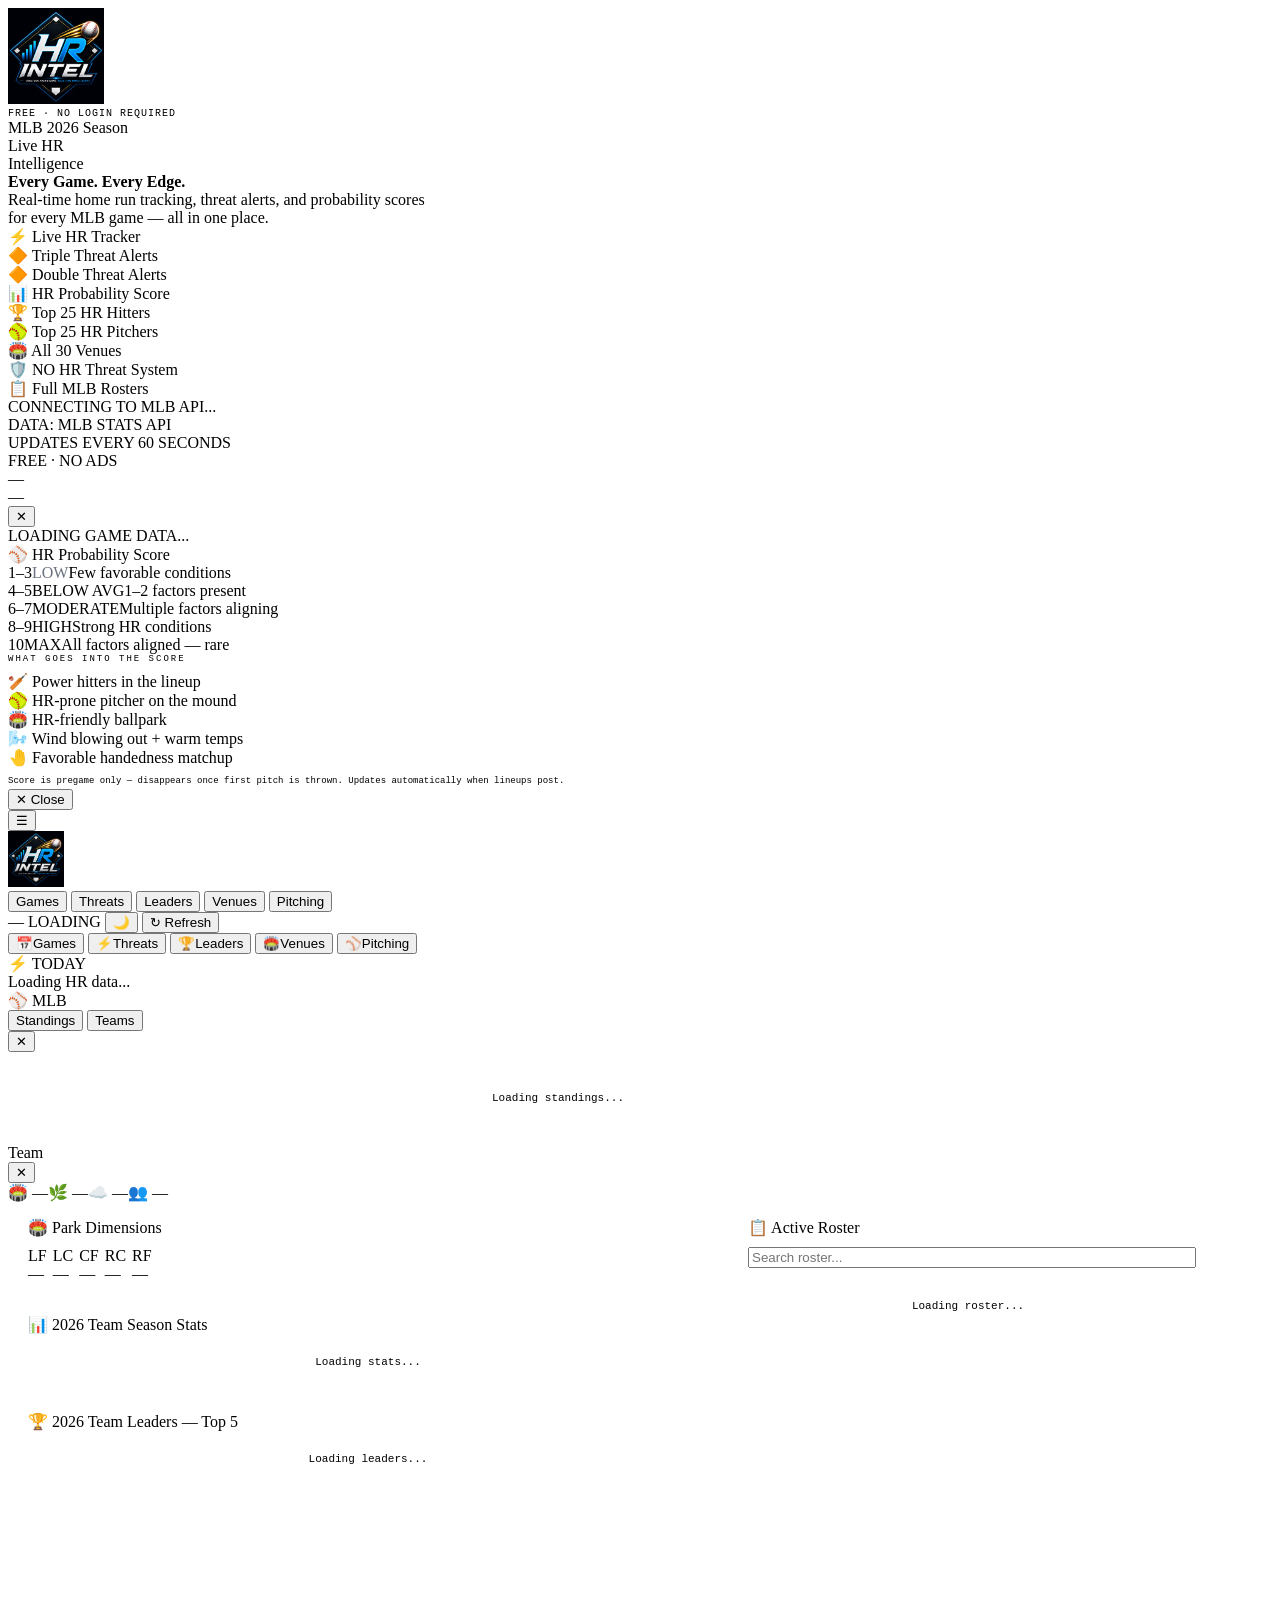
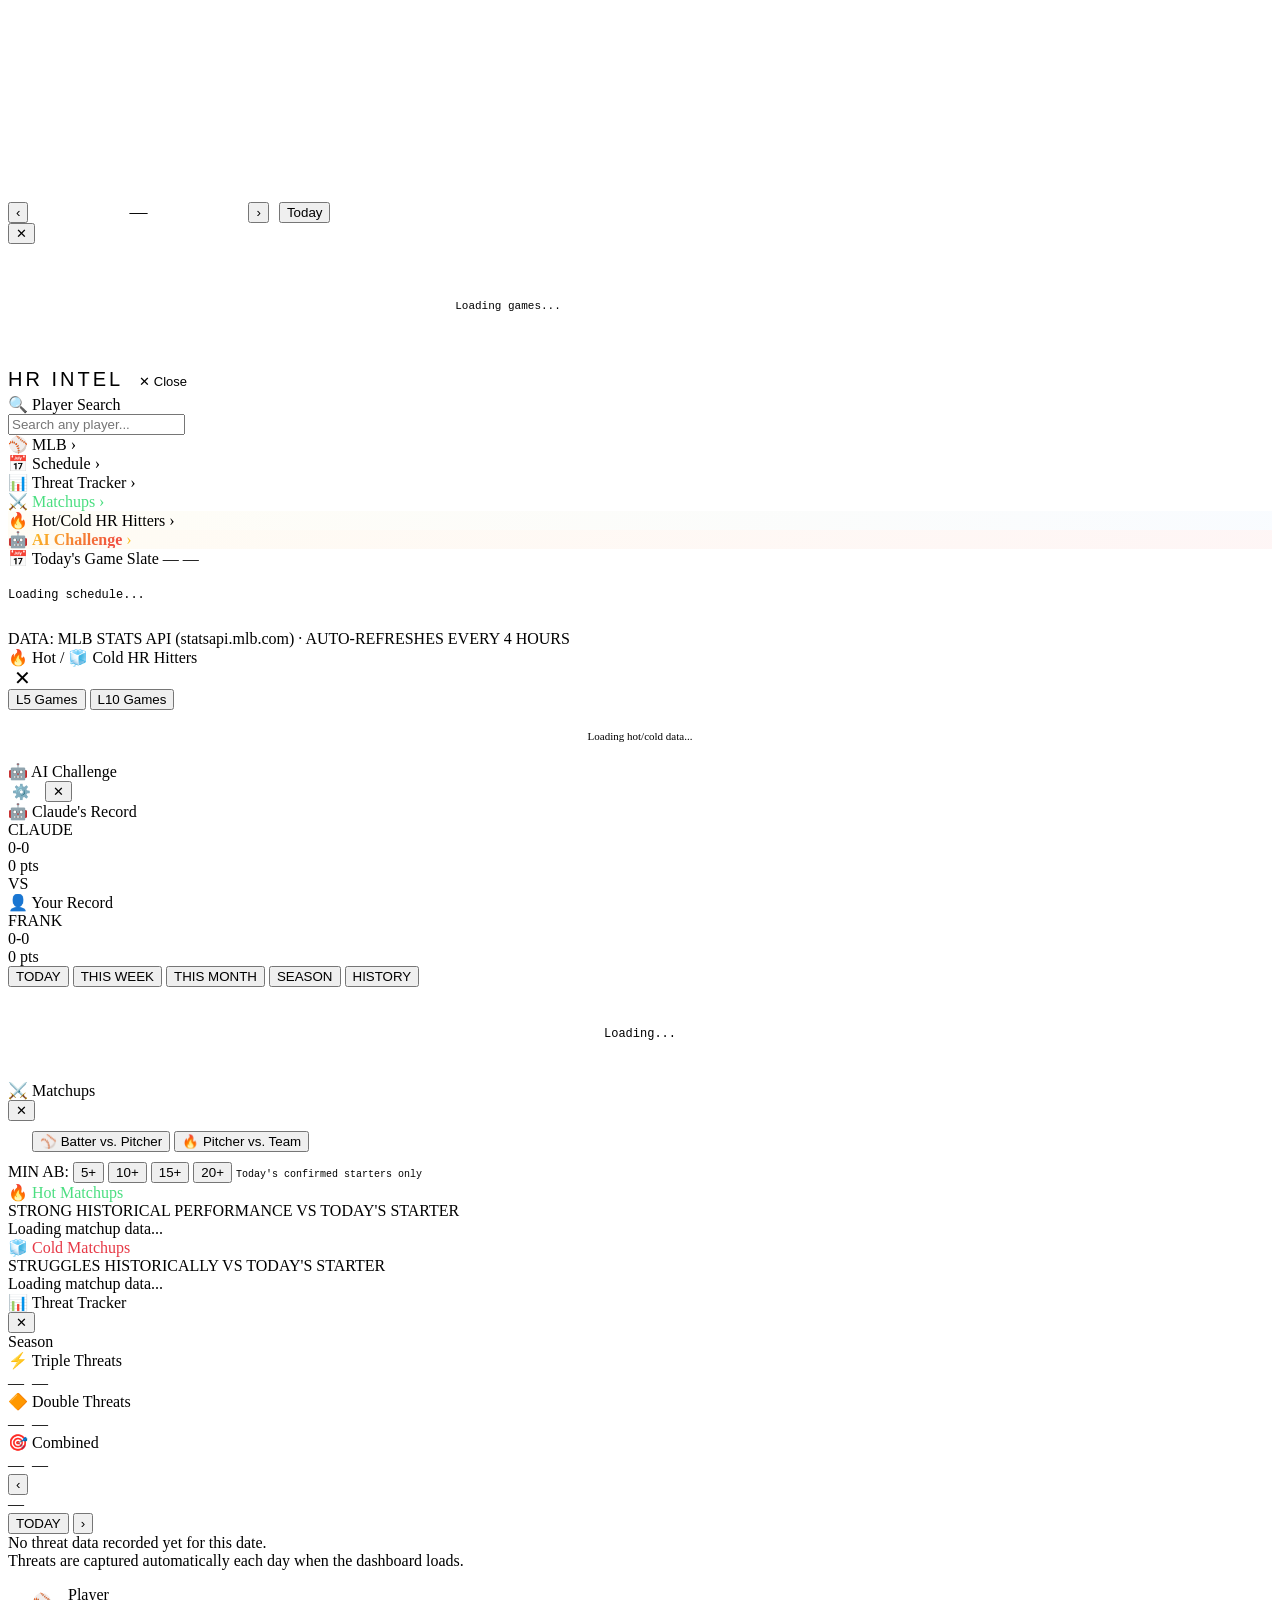
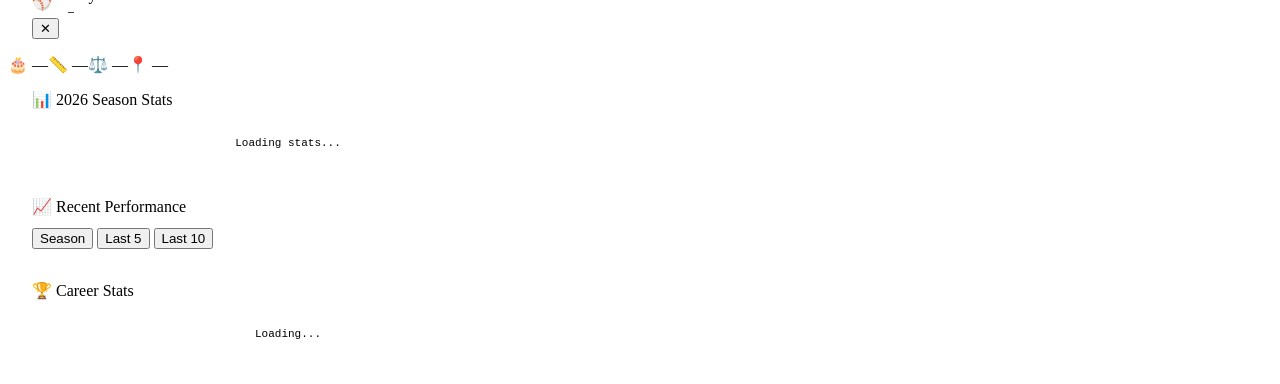
==== index.html @ 744370fe "fix pitcher table VS L VS R headers" ====
<!DOCTYPE html>
<html lang="en">
<head>
<meta charset="UTF-8">
<meta name="viewport" content="width=device-width, initial-scale=1.0">
<title>HR Intel — MLB 2026 Live</title>
<link href="https://fonts.googleapis.com/css2?family=Inter+Tight:wght@400;500;600;700;800&family=Inter:wght@300;400;500;600;700;800&family=JetBrains+Mono:wght@400;500;600;700&display=swap" rel="stylesheet">
<link rel="stylesheet" href="css/styles.css">
</head>
<body>

<div class="landing-screen" id="loadingScreen">

  <!-- Landing Header -->
  <div class="landing-header">
    <img src="[data-uri]" alt="HR Intel" style="height:96px;width:96px;object-fit:contain;mix-blend-mode:lighten;filter:brightness(1.05);">
    <div style="font-family:'IBM Plex Mono',monospace;font-size:10px;color:var(--text-dim);letter-spacing:1px;">FREE · NO LOGIN REQUIRED</div>
  </div>

  <!-- Landing Body -->
  <div class="landing-body">

    <div class="landing-eyebrow">MLB 2026 Season</div>

    <div class="landing-headline">
      Live <span class="hl-blue">HR</span><br>
      Intelligence
    </div>

    <div class="landing-tagline">
      <strong>Every Game. Every Edge.</strong><br>
      Real-time home run tracking, threat alerts, and probability scores<br>
      for every MLB game — all in one place.
    </div>

    <div class="landing-features">
      <div class="landing-feature-pill blue">⚡ Live HR Tracker</div>
      <div class="landing-feature-pill gold">🔶 Triple Threat Alerts</div>
      <div class="landing-feature-pill orange">🔶 Double Threat Alerts</div>
      <div class="landing-feature-pill green">📊 HR Probability Score</div>
      <div class="landing-feature-pill blue">🏆 Top 25 HR Hitters</div>
      <div class="landing-feature-pill red">🥎 Top 25 HR Pitchers</div>
      <div class="landing-feature-pill gold">🏟️ All 30 Venues</div>
      <div class="landing-feature-pill purple">🛡️ NO HR Threat System</div>
      <div class="landing-feature-pill green">📋 Full MLB Rosters</div>
    </div>

    <div class="landing-loading">
      <div class="landing-loading-bar">
        <div class="landing-loading-fill" id="loadingBar"></div>
      </div>
      <div class="landing-loading-status" id="loadingStatus">CONNECTING TO MLB API...</div>
    </div>

  </div>

  <!-- Landing Footer -->
  <div class="landing-footer">
    <span>DATA: MLB STATS API</span>
    <div class="landing-footer-dot"></div>
    <span>UPDATES EVERY 60 SECONDS</span>
    <div class="landing-footer-dot"></div>
    <span>FREE · NO ADS</span>
  </div>

</div>

<!-- GAME DETAIL MODAL -->
<div class="modal-overlay" id="modalOverlay" onclick="closeModal(event)">
  <div class="modal" id="modalBox">
    <div class="modal-header">
      <div>
        <div class="modal-title" id="modalTitle">—</div>
        <div class="modal-subtitle" id="modalSubtitle">—</div>
      </div>
      <button class="modal-close" onclick="closeModalDirect()">✕</button>
    </div>
    <div class="modal-body" id="modalBody">
      <div class="modal-loading">LOADING GAME DATA...</div>
    </div>
  </div>
</div>

<div class="wrapper">

  <!-- HR PROBABILITY SCORE LEGEND -->
  <div class="hrps-legend" id="hrpsLegend">
    <div class="hrps-legend-title">⚾ HR Probability Score</div>
    <div class="hrps-legend-row"><span class="hrps-legend-score hrps-1">1–3</span><span class="hrps-legend-tier" style="color:#6b7280;">LOW</span><span class="hrps-legend-desc">Few favorable conditions</span></div>
    <div class="hrps-legend-row"><span class="hrps-legend-score hrps-4">4–5</span><span class="hrps-legend-tier" style="color:var(--accent-blue);">BELOW AVG</span><span class="hrps-legend-desc">1–2 factors present</span></div>
    <div class="hrps-legend-row"><span class="hrps-legend-score hrps-6">6–7</span><span class="hrps-legend-tier" style="color:var(--accent-gold);">MODERATE</span><span class="hrps-legend-desc">Multiple factors aligning</span></div>
    <div class="hrps-legend-row"><span class="hrps-legend-score hrps-8">8–9</span><span class="hrps-legend-tier" style="color:var(--accent-orange);">HIGH</span><span class="hrps-legend-desc">Strong HR conditions</span></div>
    <div class="hrps-legend-row"><span class="hrps-legend-score hrps-10">10</span><span class="hrps-legend-tier" style="color:var(--accent-red);">MAX</span><span class="hrps-legend-desc">All factors aligned — rare</span></div>
    <div class="hrps-legend-factors">
      <div style="font-family:'IBM Plex Mono',monospace;font-size:9px;letter-spacing:2px;color:var(--text-dim);margin-bottom:8px;">WHAT GOES INTO THE SCORE</div>
      <div class="hrps-legend-factor">🏏 <span>Power hitters in the lineup</span></div>
      <div class="hrps-legend-factor">🥎 <span>HR-prone pitcher on the mound</span></div>
      <div class="hrps-legend-factor">🏟️ <span>HR-friendly ballpark</span></div>
      <div class="hrps-legend-factor">🌬️ <span>Wind blowing out + warm temps</span></div>
      <div class="hrps-legend-factor">🤚 <span>Favorable handedness matchup</span></div>
      <div style="font-family:'IBM Plex Mono',monospace;font-size:9px;color:var(--text-dim);margin-top:8px;line-height:1.5;">Score is pregame only — disappears once first pitch is thrown. Updates automatically when lineups post.</div>
    </div>
    <button class="hrps-legend-close" onclick="closeLegend()">✕ Close</button>
  </div>

  <!-- HEADER -->
  <header>
    <div class="header-left">
      <button class="sidebar-toggle" onclick="toggleSidebar()" title="Menu">☰</button>
      <div class="logo"><img src="[data-uri]" alt="HR Intel" style="height:56px;width:56px;object-fit:contain;mix-blend-mode:screen;"></div>
    </div>
    <nav class="top-nav" id="topNav">
      <button class="top-nav-btn active" onclick="switchTopNav('games',this)">Games</button>
      <button class="top-nav-btn" onclick="switchTopNav('threats',this)">Threats</button>
      <button class="top-nav-btn" onclick="switchTopNav('leaders',this)">Leaders</button>
      <button class="top-nav-btn" onclick="switchTopNav('venues',this)">Venues</button>
      <button class="top-nav-btn" onclick="switchTopNav('pitching',this)">Pitching</button>
    </nav>
    <div class="header-right">
      <span class="last-updated" id="lastUpdated">—</span>
      <span class="live-dot loading" id="liveStatus">LOADING</span>
      <button class="theme-toggle" id="themeToggle" onclick="toggleTheme()" title="Toggle light/dark mode">🌙</button>
      <button class="refresh-btn" id="refreshBtn" onclick="initDashboard()">↻ Refresh</button>
    </div>
  </header>

  <!-- MOBILE BOTTOM NAV -->
  <nav class="mobile-bottom-nav" id="mobileBottomNav">
    <div class="mobile-bottom-nav-inner">
      <button class="mobile-nav-btn active" id="mnav-games" onclick="switchTopNav('games',null)">
        <span class="mnav-icon">📅</span>Games
      </button>
      <button class="mobile-nav-btn" id="mnav-threats" onclick="switchTopNav('threats',null)">
        <span class="mnav-icon">⚡</span>Threats
      </button>
      <button class="mobile-nav-btn" id="mnav-leaders" onclick="switchTopNav('leaders',null)">
        <span class="mnav-icon">🏆</span>Leaders
      </button>
      <button class="mobile-nav-btn" id="mnav-venues" onclick="switchTopNav('venues',null)">
        <span class="mnav-icon">🏟️</span>Venues
      </button>
      <button class="mobile-nav-btn" id="mnav-pitching" onclick="switchTopNav('pitching',null)">
        <span class="mnav-icon">⚾</span>Pitching
      </button>
    </div>
  </nav>
  <div class="hr-ticker-wrap" id="hrTickerWrap">
    <div class="hr-ticker-label" id="hrTickerLabel">⚡ TODAY</div>
    <div style="overflow:hidden;flex:1;">
      <div class="hr-ticker-track" id="hrTickerTrack">
        <span class="hr-ticker-item"><span class="ticker-name">Loading HR data...</span></span>
      </div>
    </div>
  </div>

  <!-- SIDEBAR OVERLAY (mobile) -->
  <div class="sidebar-overlay" id="sidebarOverlay" onclick="toggleSidebar()"></div>

  <!-- MLB MODAL -->
  <div class="mlb-modal-overlay" id="mlbModalOverlay" onclick="closeMLBModal(event)">
    <div class="mlb-modal" id="mlbModal" style="max-width:1100px;">
      <div class="mlb-modal-header">
        <div class="mlb-modal-title">⚾ MLB</div>
        <div style="display:flex;gap:4px;">
          <button class="mlb-tab-btn active" id="mlbTabStandings" onclick="switchMLBTab('standings')">Standings</button>
          <button class="mlb-tab-btn" id="mlbTabTeams" onclick="switchMLBTab('teams')">Teams</button>
        </div>
        <button class="mlb-modal-close" onclick="closeMLBModal()">✕</button>
      </div>

      <!-- STANDINGS TAB -->
      <div id="mlbPanelStandings" class="mlb-tab-panel">
        <div class="mlb-modal-body" id="standingsBody">
          <div style="padding:40px;text-align:center;font-family:'IBM Plex Mono',monospace;font-size:11px;color:var(--text-dim);">Loading standings...</div>
        </div>
      </div>

      <!-- TEAMS TAB -->
      <div id="mlbPanelTeams" class="mlb-tab-panel" style="display:none;">
      <div class="mlb-modal-body">

        <!-- AMERICAN LEAGUE -->
        <div class="mlb-league-col">
          <div class="mlb-league-title" style="color:var(--accent-blue);">American League</div>
          <div class="mlb-division">
            <div class="mlb-division-title">AL East</div>
            <div class="mlb-team-row" onclick="openTeamModal('BAL','Baltimore Orioles')"><span class="mlb-team-abbr" style="color:#ff7733;border-color:rgba(255,119,51,0.3);">BAL</span><span class="mlb-team-name">Baltimore Orioles</span><span class="mlb-team-arrow">›</span></div>
            <div class="mlb-team-row" onclick="openTeamModal('BOS','Boston Red Sox')"><span class="mlb-team-abbr" style="color:#e05060;border-color:rgba(224,80,96,0.3);">BOS</span><span class="mlb-team-name">Boston Red Sox</span><span class="mlb-team-arrow">›</span></div>
            <div class="mlb-team-row" onclick="openTeamModal('NYY','New York Yankees')"><span class="mlb-team-abbr" style="color:#7799cc;border-color:rgba(119,153,204,0.3);">NYY</span><span class="mlb-team-name">New York Yankees</span><span class="mlb-team-arrow">›</span></div>
            <div class="mlb-team-row" onclick="openTeamModal('TB','Tampa Bay Rays')"><span class="mlb-team-abbr" style="color:#6699dd;border-color:rgba(102,153,221,0.3);">TB</span><span class="mlb-team-name">Tampa Bay Rays</span><span class="mlb-team-arrow">›</span></div>
            <div class="mlb-team-row" onclick="openTeamModal('TOR','Toronto Blue Jays')"><span class="mlb-team-abbr" style="color:#5588ee;border-color:rgba(85,136,238,0.3);">TOR</span><span class="mlb-team-name">Toronto Blue Jays</span><span class="mlb-team-arrow">›</span></div>
          </div>
          <div class="mlb-division">
            <div class="mlb-division-title">AL Central</div>
            <div class="mlb-team-row" onclick="openTeamModal('CWS','Chicago White Sox')"><span class="mlb-team-abbr" style="color:#aabbcc;border-color:rgba(170,187,204,0.3);">CWS</span><span class="mlb-team-name">Chicago White Sox</span><span class="mlb-team-arrow">›</span></div>
            <div class="mlb-team-row" onclick="openTeamModal('CLE','Cleveland Guardians')"><span class="mlb-team-abbr" style="color:#4499cc;border-color:rgba(68,153,204,0.3);">CLE</span><span class="mlb-team-name">Cleveland Guardians</span><span class="mlb-team-arrow">›</span></div>
            <div class="mlb-team-row" onclick="openTeamModal('DET','Detroit Tigers')"><span class="mlb-team-abbr" style="color:#5588bb;border-color:rgba(85,136,187,0.3);">DET</span><span class="mlb-team-name">Detroit Tigers</span><span class="mlb-team-arrow">›</span></div>
            <div class="mlb-team-row" onclick="openTeamModal('KC','Kansas City Royals')"><span class="mlb-team-abbr" style="color:#6699cc;border-color:rgba(102,153,204,0.3);">KC</span><span class="mlb-team-name">Kansas City Royals</span><span class="mlb-team-arrow">›</span></div>
            <div class="mlb-team-row" onclick="openTeamModal('MIN','Minnesota Twins')"><span class="mlb-team-abbr" style="color:#4477cc;border-color:rgba(68,119,204,0.3);">MIN</span><span class="mlb-team-name">Minnesota Twins</span><span class="mlb-team-arrow">›</span></div>
          </div>
          <div class="mlb-division">
            <div class="mlb-division-title">AL West</div>
            <div class="mlb-team-row" onclick="openTeamModal('HOU','Houston Astros')"><span class="mlb-team-abbr" style="color:#5599ff;border-color:rgba(85,153,255,0.3);">HOU</span><span class="mlb-team-name">Houston Astros</span><span class="mlb-team-arrow">›</span></div>
            <div class="mlb-team-row" onclick="openTeamModal('LAA','Los Angeles Angels')"><span class="mlb-team-abbr" style="color:#e84060;border-color:rgba(232,64,96,0.3);">LAA</span><span class="mlb-team-name">Los Angeles Angels</span><span class="mlb-team-arrow">›</span></div>
            <div class="mlb-team-row" onclick="openTeamModal('ATH','Oakland Athletics')"><span class="mlb-team-abbr" style="color:#44aa66;border-color:rgba(68,170,102,0.3);">ATH</span><span class="mlb-team-name">Oakland Athletics</span><span class="mlb-team-arrow">›</span></div>
            <div class="mlb-team-row" onclick="openTeamModal('SEA','Seattle Mariners')"><span class="mlb-team-abbr" style="color:#4499aa;border-color:rgba(68,153,170,0.3);">SEA</span><span class="mlb-team-name">Seattle Mariners</span><span class="mlb-team-arrow">›</span></div>
            <div class="mlb-team-row" onclick="openTeamModal('TEX','Texas Rangers')"><span class="mlb-team-abbr" style="color:#5577cc;border-color:rgba(85,119,204,0.3);">TEX</span><span class="mlb-team-name">Texas Rangers</span><span class="mlb-team-arrow">›</span></div>
          </div>
        </div>

        <!-- NATIONAL LEAGUE -->
        <div class="mlb-league-col">
          <div class="mlb-league-title" style="color:var(--accent-red);">National League</div>
          <div class="mlb-division">
            <div class="mlb-division-title">NL East</div>
            <div class="mlb-team-row" onclick="openTeamModal('ATL','Atlanta Braves')"><span class="mlb-team-abbr" style="color:#e84070;border-color:rgba(232,64,112,0.3);">ATL</span><span class="mlb-team-name">Atlanta Braves</span><span class="mlb-team-arrow">›</span></div>
            <div class="mlb-team-row" onclick="openTeamModal('MIA','Miami Marlins')"><span class="mlb-team-abbr" style="color:#33bbee;border-color:rgba(51,187,238,0.3);">MIA</span><span class="mlb-team-name">Miami Marlins</span><span class="mlb-team-arrow">›</span></div>
            <div class="mlb-team-row" onclick="openTeamModal('NYM','New York Mets')"><span class="mlb-team-abbr" style="color:#4488ee;border-color:rgba(68,136,238,0.3);">NYM</span><span class="mlb-team-name">New York Mets</span><span class="mlb-team-arrow">›</span></div>
            <div class="mlb-team-row" onclick="openTeamModal('PHI','Philadelphia Phillies')"><span class="mlb-team-abbr" style="color:#ee4455;border-color:rgba(238,68,85,0.3);">PHI</span><span class="mlb-team-name">Philadelphia Phillies</span><span class="mlb-team-arrow">›</span></div>
            <div class="mlb-team-row" onclick="openTeamModal('WSH','Washington Nationals')"><span class="mlb-team-abbr" style="color:#ee4444;border-color:rgba(238,68,68,0.3);">WSH</span><span class="mlb-team-name">Washington Nationals</span><span class="mlb-team-arrow">›</span></div>
          </div>
          <div class="mlb-division">
            <div class="mlb-division-title">NL Central</div>
            <div class="mlb-team-row" onclick="openTeamModal('CHC','Chicago Cubs')"><span class="mlb-team-abbr" style="color:#5588ee;border-color:rgba(85,136,238,0.3);">CHC</span><span class="mlb-team-name">Chicago Cubs</span><span class="mlb-team-arrow">›</span></div>
            <div class="mlb-team-row" onclick="openTeamModal('CIN','Cincinnati Reds')"><span class="mlb-team-abbr" style="color:#e83030;border-color:rgba(232,48,48,0.3);">CIN</span><span class="mlb-team-name">Cincinnati Reds</span><span class="mlb-team-arrow">›</span></div>
            <div class="mlb-team-row" onclick="openTeamModal('MIL','Milwaukee Brewers')"><span class="mlb-team-abbr" style="color:#ffcc44;border-color:rgba(255,204,68,0.3);">MIL</span><span class="mlb-team-name">Milwaukee Brewers</span><span class="mlb-team-arrow">›</span></div>
            <div class="mlb-team-row" onclick="openTeamModal('PIT','Pittsburgh Pirates')"><span class="mlb-team-abbr" style="color:#ffcc33;border-color:rgba(255,204,51,0.3);">PIT</span><span class="mlb-team-name">Pittsburgh Pirates</span><span class="mlb-team-arrow">›</span></div>
            <div class="mlb-team-row" onclick="openTeamModal('STL','St. Louis Cardinals')"><span class="mlb-team-abbr" style="color:#e84455;border-color:rgba(232,68,85,0.3);">STL</span><span class="mlb-team-name">St. Louis Cardinals</span><span class="mlb-team-arrow">›</span></div>
          </div>
          <div class="mlb-division">
            <div class="mlb-division-title">NL West</div>
            <div class="mlb-team-row" onclick="openTeamModal('ARI','Arizona Diamondbacks')"><span class="mlb-team-abbr" style="color:#e05070;border-color:rgba(224,80,112,0.3);">ARI</span><span class="mlb-team-name">Arizona Diamondbacks</span><span class="mlb-team-arrow">›</span></div>
            <div class="mlb-team-row" onclick="openTeamModal('COL','Colorado Rockies')"><span class="mlb-team-abbr" style="color:#8888dd;border-color:rgba(136,136,221,0.3);">COL</span><span class="mlb-team-name">Colorado Rockies</span><span class="mlb-team-arrow">›</span></div>
            <div class="mlb-team-row" onclick="openTeamModal('LAD','Los Angeles Dodgers')"><span class="mlb-team-abbr" style="color:#4499dd;border-color:rgba(68,153,221,0.3);">LAD</span><span class="mlb-team-name">Los Angeles Dodgers</span><span class="mlb-team-arrow">›</span></div>
            <div class="mlb-team-row" onclick="openTeamModal('SD','San Diego Padres')"><span class="mlb-team-abbr" style="color:#bb9966;border-color:rgba(187,153,102,0.3);">SD</span><span class="mlb-team-name">San Diego Padres</span><span class="mlb-team-arrow">›</span></div>
            <div class="mlb-team-row" onclick="openTeamModal('SF','San Francisco Giants')"><span class="mlb-team-abbr" style="color:#ff7744;border-color:rgba(255,119,68,0.3);">SF</span><span class="mlb-team-name">San Francisco Giants</span><span class="mlb-team-arrow">›</span></div>
          </div>
        </div>

      </div>
      </div><!-- end teams panel -->

    </div>
  </div>

  <!-- TEAM MODAL -->
  <div class="mlb-modal-overlay" id="teamModalOverlay" onclick="closeTeamModal(event)">
    <div class="mlb-modal" id="teamModal" style="max-width:1200px;">
      <div class="mlb-modal-header" id="teamModalHeader">
        <div class="mlb-modal-title" id="teamModalTitle">Team</div>
        <button class="mlb-modal-close" onclick="closeTeamModal()">✕</button>
      </div>

      <!-- TEAM QUICK STATS BAR -->
      <div id="teamModalStats" style="display:flex;gap:0;border-bottom:1px solid var(--border);">
        <div class="team-stat-pill" id="tmVenue">🏟️ —</div>
        <div class="team-stat-pill" id="tmSurface">🌿 —</div>
        <div class="team-stat-pill" id="tmRoof">☁️ —</div>
        <div class="team-stat-pill" id="tmCapacity">👥 —</div>
      </div>

      <!-- SPLIT LAYOUT -->
      <div style="display:grid;grid-template-columns:3fr 2fr;min-height:600px;">

        <!-- LEFT PANEL — Stats & Leaders (scrollable independently) -->
        <div style="border-right:1px solid var(--border);overflow-y:auto;max-height:80vh;">

          <!-- PARK DIMENSIONS -->
          <div style="padding:16px 20px;border-bottom:1px solid var(--border);">
            <div class="team-section-label">🏟️ Park Dimensions</div>
            <div id="teamModalDimensions" style="display:flex;gap:6px;flex-wrap:wrap;margin-top:10px;">
              <div class="dim-card"><div class="dim-label">LF</div><div class="dim-val" id="dimLF">—</div></div>
              <div class="dim-card"><div class="dim-label">LC</div><div class="dim-val" id="dimLC">—</div></div>
              <div class="dim-card"><div class="dim-label">CF</div><div class="dim-val" id="dimCF">—</div></div>
              <div class="dim-card"><div class="dim-label">RC</div><div class="dim-val" id="dimRC">—</div></div>
              <div class="dim-card"><div class="dim-label">RF</div><div class="dim-val" id="dimRF">—</div></div>
              <div class="dim-card" id="dimHRCard" style="display:none;"><div class="dim-label">HR 2026</div><div class="dim-val" style="color:var(--accent-gold);" id="dimHR">—</div><div id="dimHRRank" style="font-family:'IBM Plex Mono',monospace;font-size:11px;color:var(--accent-gold);opacity:0.7;margin-top:3px;"></div></div>
            </div>
          </div>

          <!-- TEAM SEASON STATS -->
          <div style="padding:16px 20px;border-bottom:1px solid var(--border);">
            <div class="team-section-label">📊 2026 Team Season Stats</div>
            <div id="teamSeasonStats" style="margin-top:10px;">
              <div style="font-family:'IBM Plex Mono',monospace;font-size:11px;color:var(--text-dim);text-align:center;padding:12px 0;">Loading stats...</div>
            </div>
          </div>

          <!-- TEAM LEADERS -->
          <div style="padding:16px 20px;">
            <div class="team-section-label">🏆 2026 Team Leaders — Top 5</div>
            <div id="teamLeaders" style="margin-top:10px;">
              <div style="font-family:'IBM Plex Mono',monospace;font-size:11px;color:var(--text-dim);text-align:center;padding:12px 0;">Loading leaders...</div>
            </div>
          </div>

        </div>

        <!-- RIGHT PANEL — Roster (scrollable independently) -->
        <div style="overflow-y:auto;max-height:80vh;padding:16px 20px;">
          <div class="team-section-label">📋 Active Roster</div>
          <input class="sidebar-search" id="rosterSearch" type="text" placeholder="Search roster..." oninput="filterRoster(this.value)" style="margin:10px 0 8px;width:100%;">
          <div id="teamModalRoster" style="margin-top:4px;">
            <div style="font-family:'IBM Plex Mono',monospace;font-size:11px;color:var(--text-dim);padding:20px 0;text-align:center;">Loading roster...</div>
          </div>
        </div>

      </div><!-- end split layout -->

    </div>
  </div>

  <!-- PLAYER MODAL -->
  <!-- SCHEDULE MODAL -->
  <div class="mlb-modal-overlay" id="scheduleModalOverlay" onclick="closeScheduleModal(event)">
    <div class="mlb-modal" id="scheduleModal" style="max-width:1000px;">
      <div class="mlb-modal-header">
        <div style="display:flex;align-items:center;gap:10px;">
          <button class="sched-nav-btn" onclick="navigateSchedule(-1)">‹</button>
          <div class="mlb-modal-title" id="scheduleModalDate" style="font-size:18px;min-width:200px;text-align:center;">—</div>
          <button class="sched-nav-btn" onclick="navigateSchedule(1)" id="schedNavNext">›</button>
          <button class="sched-today-btn" onclick="navigateScheduleToToday()">Today</button>
        </div>
        <button class="mlb-modal-close" onclick="closeScheduleModal()">✕</button>
      </div>
      <div id="scheduleGamesBody" style="padding:16px 20px;max-height:78vh;overflow-y:auto;">
        <div style="font-family:'IBM Plex Mono',monospace;font-size:11px;color:var(--text-dim);text-align:center;padding:40px 0;">Loading games...</div>
      </div>
    </div>
  </div>

  <div class="app-layout">

    <!-- SIDEBAR -->
    <aside class="sidebar" id="sidebar">

      <!-- Mobile close button -->
      <div class="sidebar-mobile-header">
        <span style="font-family:'Bebas Neue',sans-serif;font-size:20px;letter-spacing:3px;">HR <span style="color:var(--accent-blue);">INTEL</span></span>
        <button onclick="toggleSidebar()" style="background:none;border:1px solid var(--border2);color:var(--text-mid);border-radius:8px;padding:6px 12px;font-size:13px;cursor:pointer;">✕ Close</button>
      </div>

      <!-- SEARCH -->
      <div class="sidebar-section">
        <div class="sidebar-section-title">🔍 Player Search</div>
        <input class="sidebar-search" id="sidebarSearch" type="text" placeholder="Search any player..." oninput="handlePlayerSearch(this.value)">
        <div class="search-results" id="searchResults"></div>
      </div>

      <!-- MLB -->
      <div class="sidebar-section">
        <div class="sidebar-mlb-btn" onclick="openMLBModal()">
          <span class="sidebar-mlb-icon">⚾</span>
          <span class="sidebar-mlb-label">MLB</span>
          <span class="sidebar-mlb-arrow">›</span>
        </div>
      </div>

      <!-- SCHEDULE -->
      <div class="sidebar-section">
        <div class="sidebar-mlb-btn" onclick="openScheduleModal()">
          <span class="sidebar-mlb-icon">📅</span>
          <span class="sidebar-mlb-label">Schedule</span>
          <span class="sidebar-mlb-arrow">›</span>
        </div>
      </div>

      <!-- THREAT TRACKER -->
      <div class="sidebar-section">
        <div class="sidebar-mlb-btn" onclick="openTrackerModal()" style="border-color:rgba(167,139,250,0.2);">
          <span class="sidebar-mlb-icon">📊</span>
          <span class="sidebar-mlb-label" style="color:var(--accent-purple);">Threat Tracker</span>
          <span class="sidebar-mlb-arrow" style="color:var(--accent-purple);">›</span>
        </div>
      </div>

      <!-- MATCHUPS -->
      <div class="sidebar-section">
        <div class="sidebar-mlb-btn" onclick="openMatchupsModal()" style="border-color:rgba(74,222,128,0.2);">
          <span class="sidebar-mlb-icon">⚔️</span>
          <span class="sidebar-mlb-label" style="color:#4ade80;">Matchups</span>
          <span class="sidebar-mlb-arrow" style="color:#4ade80;">›</span>
        </div>
      </div>

      <!-- HOT/COLD HR HITTERS -->
      <div class="sidebar-section">
        <div class="sidebar-mlb-btn" onclick="openHotColdModal()" style="border-color:rgba(250,204,21,0.2);background:linear-gradient(135deg,rgba(250,204,21,0.04),rgba(96,165,250,0.04));">
          <span class="sidebar-mlb-icon">🔥</span>
          <span class="sidebar-mlb-label" style="color:var(--text);">Hot/Cold HR Hitters</span>
          <span class="sidebar-mlb-arrow" style="color:var(--accent-gold);">›</span>
        </div>
      </div>

      <!-- AI CHALLENGE -->
      <div class="sidebar-section">
        <div class="sidebar-mlb-btn" onclick="openChallengeModal()" style="border-color:rgba(251,191,36,0.3);background:linear-gradient(135deg,rgba(251,191,36,0.05),rgba(239,68,68,0.05));">
          <span class="sidebar-mlb-icon">🤖</span>
          <span class="sidebar-mlb-label" style="background:linear-gradient(135deg,#fbbf24,#ef4444);-webkit-background-clip:text;-webkit-text-fill-color:transparent;font-weight:700;">AI Challenge</span>
          <span class="sidebar-mlb-arrow" style="color:#fbbf24;">›</span>
        </div>
      </div>

    </aside>

    <!-- MAIN CONTENT -->
    <div class="main-content">

  <!-- GAMES SECTION -->
  <div id="section-games" class="top-nav-section">
  <div class="section-wrap" style="padding-bottom:8px;">
    <div class="section-label">📅 Today's Game Slate — <span id="todayDate">—</span></div>
    <div class="games-grid" id="gamesContainer">
      <div style="font-family:'IBM Plex Mono',monospace;font-size:12px;color:var(--text-dim);padding:20px 0;">Loading schedule...</div>
    </div>
  </div>
  </div><!-- end section-games -->

  <!-- THREATS SECTION -->
  <div id="section-threats" class="top-nav-section" style="display:none;">

  <div class="divider"></div>

  <!-- THREATS TAB -->
  <div class="section-wrap">
    <div class="section-label">⚡ Threat Alerts — Today's Matchups</div>
    <div class="threats-tab-bar">
      <button class="threats-tab-btn active-hr" id="hrThreatsBtn" onclick="switchThreatsTab('hr')">⚡ HR Threats</button>
      <button class="threats-tab-btn" id="nohrThreatsBtn" onclick="switchThreatsTab('nohr')">🛡️ NO HR Threats</button>
      <button class="threats-tab-btn" onclick="openTrackerModal()" style="margin-left:auto;border-color:var(--accent-purple);color:var(--accent-purple);">📊 Threat Tracker</button>
    </div>
    <div class="threats-panel active" id="hrThreatsPanel">
      <div id="alertsContainer"><div class="no-alerts">Analyzing matchups...</div></div>
    </div>
    <div class="threats-panel" id="nohrThreatsPanel">
      <div id="nohrAlertsContainer"><div class="no-alerts">Analyzing defensive matchups...</div></div>
    </div>
  </div>

  </div><!-- end section-threats -->

  <!-- LEADERS SECTION -->
  <div id="section-leaders" class="top-nav-section" style="display:none;">
  <div class="divider"></div>

  <!-- TOP 4 LEADERBOARDS: HR Hitters | HR Allowed | Top 10 Venues -->
  <div class="section-wrap" style="padding-bottom:0;">
    <div class="section-label">📊 Season Leaderboards</div>
  </div>

  <div class="boards-grid" style="grid-template-columns:1fr 1fr;">

    <!-- TOP 25 HR HITTERS -->
    <div class="panel">
      <div class="panel-header">
        <div><div class="panel-title blue">Top 25 HR Hitters</div><div class="panel-subtitle">2026 · Season To Date</div></div>
        <div class="panel-count">25</div>
      </div>
      <div class="scroll-panel">
        <table class="stat-table">
          <thead><tr><th>#</th><th>Player</th><th class="right">HR</th><th class="bar-cell"></th></tr></thead>
          <tbody id="hitters-body"><tr><td colspan="4" style="padding:20px;font-family:'IBM Plex Mono',monospace;font-size:11px;color:var(--text-dim)">Loading...</td></tr></tbody>
        </table>
      </div>
    </div>

    <!-- TOP 25 HR ALLOWED PITCHERS -->
    <div class="panel">
      <div class="panel-header">
        <div><div class="panel-title red">Top 25 HR's Allowed</div><div class="panel-subtitle">2026 · Pitchers · Season To Date</div></div>
        <div class="panel-count">25</div>
      </div>
      <div class="scroll-panel">
        <table class="stat-table">
          <thead><tr><th>#</th><th colspan="2">Pitcher</th><th class="right">HR</th><th class="right" style="color:var(--accent-blue);font-size:11px;">VS L</th><th class="right" style="color:var(--accent-red);font-size:11px;">VS R</th><th class="bar-cell"></th></tr></thead>
          <tbody id="pitchers-body"><tr><td colspan="5" style="padding:20px;font-family:'IBM Plex Mono',monospace;font-size:11px;color:var(--text-dim)">Loading...</td></tr></tbody>
        </table>
      </div>
    </div>

    <!-- ALL 30 VENUES (hidden reference table for mirror) -->
    <div style="display:none;">
      <table><tbody id="all-venues-body"></tbody></table>
      <table><tbody id="team-hr-body"></tbody></table>
      <table><tbody id="ko-body"></tbody></table>
    </div>

  </div><!-- end boards-grid -->
  </div><!-- end section-leaders -->

  <!-- VENUES SECTION -->
  <div id="section-venues" class="top-nav-section" style="display:none;">
  <div class="section-wrap" style="padding-bottom:0;">
    <div class="section-label">🏟️ All 30 Venues — HR Totals</div>
  </div>
  <div class="boards-grid" style="grid-template-columns:1fr 1fr;">
    <div class="panel">
      <div class="panel-header">
        <div><div class="panel-title gold">All 30 Venues — HR</div><div class="panel-subtitle">2026 · 🟡 Top 10 · 🟣 Bottom 10</div></div>
        <div class="panel-count">30</div>
      </div>
      <div class="scroll-panel">
        <table class="stat-table">
          <thead><tr><th>#</th><th>Venue</th><th class="right">HR</th><th class="bar-cell"></th></tr></thead>
          <tbody id="all-venues-body-v2"></tbody>
        </table>
      </div>
    </div>
    <div class="panel">
      <div class="panel-header">
        <div><div class="panel-title" style="color:var(--accent-green)">All 30 Teams — HR</div><div class="panel-subtitle">2026 · Season To Date</div></div>
        <div class="panel-count">30</div>
      </div>
      <div class="scroll-panel">
        <table class="stat-table">
          <thead><tr><th>#</th><th>Team</th><th class="right">HR</th><th class="bar-cell"></th></tr></thead>
          <tbody id="team-hr-body-v2"></tbody>
        </table>
      </div>
    </div>
  </div>
  </div><!-- end section-venues -->

  <!-- PITCHING SECTION -->
  <div id="section-pitching" class="top-nav-section" style="display:none;">
  <div class="section-wrap" style="padding-bottom:0;">
    <div class="section-label">🥎 Pitching Stats</div>
  </div>
  <div class="boards-grid" style="grid-template-columns:1fr 1fr;">
    <div class="panel">
      <div class="panel-header">
        <div><div class="panel-title red">Top 25 HR's Allowed</div><div class="panel-subtitle">2026 · Pitchers · Season To Date</div></div>
        <div class="panel-count">25</div>
      </div>
      <div class="scroll-panel">
        <table class="stat-table">
          <thead><tr><th>#</th><th colspan="2">Pitcher</th><th class="right">HR</th><th class="bar-cell"></th></tr></thead>
          <tbody id="pitchers-body-v2"></tbody>
        </table>
      </div>
    </div>
    <div class="panel">
      <div class="panel-header">
        <div><div class="panel-title" style="color:var(--accent-purple)">Top 25 Strikeout Pitchers</div><div class="panel-subtitle">2026 · Season To Date</div></div>
        <div class="panel-count">25</div>
      </div>
      <div class="scroll-panel">
        <table class="stat-table">
          <thead><tr><th>#</th><th colspan="2">Pitcher</th><th class="right">GP</th><th class="right">K</th><th class="right">K/G</th><th class="bar-cell"></th></tr></thead>
          <tbody id="ko-body-v2"></tbody>
        </table>
      </div>
    </div>
  </div>
  </div><!-- end section-pitching -->

  <footer>
    <span class="footer-note" id="footerNote">DATA: MLB STATS API (statsapi.mlb.com) · AUTO-REFRESHES EVERY 4 HOURS</span>
  </footer>

    </div><!-- end main-content -->
  </div><!-- end app-layout -->

</div><!-- end wrapper -->

<script src="js/app.js"></script>
  <!-- HOT/COLD HR MODAL -->
  <div class="hotcold-modal-overlay" id="hotcoldModalOverlay" onclick="closeHotColdModal(event)">
    <div class="hotcold-modal">
      <div class="hotcold-modal-header">
        <div class="hotcold-modal-title">🔥 Hot / 🧊 Cold HR Hitters</div>
        <button onclick="closeHotColdModal()" style="background:none;border:none;font-size:20px;cursor:pointer;color:var(--text-dim);line-height:1;">✕</button>
      </div>
      <div class="hotcold-modal-body">
        <div class="hotcold-toggle">
          <button class="hotcold-toggle-btn active" id="hotcold-l5" onclick="setHotColdWindow('L5')">L5 Games</button>
          <button class="hotcold-toggle-btn" id="hotcold-l10" onclick="setHotColdWindow('L10')">L10 Games</button>
        </div>
        <div id="hotcold-list">
          <div style="font-family:var(--font-mono);font-size:11px;color:var(--text-dim);padding:20px 0;text-align:center;">Loading hot/cold data...</div>
        </div>
      </div>
    </div>
  </div>

  <!-- AI CHALLENGE MODAL -->
  <div class="challenge-modal-overlay" id="challengeModalOverlay" onclick="closeChallengeModal(event)">
    <div class="challenge-modal">
      <div class="challenge-modal-header">
        <div class="challenge-modal-title">🤖 AI Challenge</div>
        <div style="display:flex;align-items:center;gap:10px;">
          <button onclick="openChallengeSettings()" title="Settings"
            style="background:none;border:none;color:var(--text-dim);font-size:15px;cursor:pointer;padding:2px 4px;line-height:1;">⚙️</button>
          <button class="challenge-modal-close" onclick="closeChallengeModal()">✕</button>
        </div>
      </div>

      <!-- Scoreboard -->
      <div class="challenge-scoreboard">
        <div class="challenge-score-side claude">
          <div class="challenge-score-label">🤖 Claude's Record</div>
          <div class="challenge-score-name claude-name">CLAUDE</div>
          <div class="challenge-score-record claude-rec" id="challengeClaudeRecord">0-0</div>
          <div class="challenge-score-sub" id="challengeClaudePoints">0 pts</div>
        </div>
        <div class="challenge-score-vs">VS</div>
        <div class="challenge-score-side">
          <div class="challenge-score-label">👤 Your Record</div>
          <div class="challenge-score-name frank-name" id="challengeUserName">FRANK</div>
          <div class="challenge-score-record frank-rec" id="challengeUserRecord">0-0</div>
          <div class="challenge-score-sub" id="challengeUserPoints">0 pts</div>
        </div>
      </div>

      <!-- Period tabs -->
      <div class="challenge-period-bar">
        <button class="challenge-period-btn active" onclick="switchChallengePeriod('today',this)">TODAY</button>
        <button class="challenge-period-btn" onclick="switchChallengePeriod('week',this)">THIS WEEK</button>
        <button class="challenge-period-btn" onclick="switchChallengePeriod('month',this)">THIS MONTH</button>
        <button class="challenge-period-btn" onclick="switchChallengePeriod('season',this)">SEASON</button>
        <button class="challenge-period-btn" onclick="switchChallengePeriod('history',this)">HISTORY</button>
      </div>

      <!-- Body -->
      <div class="challenge-body" id="challengeBody">
        <div style="font-family:'IBM Plex Mono',monospace;font-size:12px;color:var(--text-dim);text-align:center;padding:40px;">Loading...</div>
      </div>
    </div>
  </div>

  <!-- MATCHUPS MODAL -->
  <div class="matchups-modal-overlay" id="matchupsModalOverlay" onclick="closeMatchupsModal(event)">
    <div class="matchups-modal">
      <div class="matchups-modal-header">
        <div class="matchups-modal-title">⚔️ Matchups</div>
        <button class="matchups-modal-close" onclick="closeMatchupsModal()">✕</button>
      </div>
      <!-- Tab bar -->
      <div style="padding:10px 24px 0;border-bottom:1px solid var(--border);flex-shrink:0;">
        <div class="matchups-tab-bar" style="margin:0 0 10px 0;">
          <button class="matchups-tab-btn active-batters" id="matchupsBatterTab" onclick="switchMatchupsTab('batters',this)">⚾ Batter vs. Pitcher</button>
          <button class="matchups-tab-btn" id="matchupsPitcherTab" onclick="switchMatchupsTab('pitchers',this)">🔥 Pitcher vs. Team</button>
        </div>
      </div>
      <!-- Batter filter bar -->
      <div class="matchups-filter-bar" id="batterFilterBar">
        <span class="matchups-filter-label">MIN AB:</span>
        <button class="matchups-ab-btn active" onclick="setMatchupMinAB(5,this)">5+</button>
        <button class="matchups-ab-btn" onclick="setMatchupMinAB(10,this)">10+</button>
        <button class="matchups-ab-btn" onclick="setMatchupMinAB(15,this)">15+</button>
        <button class="matchups-ab-btn" onclick="setMatchupMinAB(20,this)">20+</button>
        <span style="font-family:'IBM Plex Mono',monospace;font-size:10px;color:var(--text-dim);margin-left:auto;" id="matchupsUpdated">Today's confirmed starters only</span>
      </div>
      <!-- Pitcher filter bar -->
      <div class="matchups-filter-bar" id="pitcherFilterBar" style="display:none;">
        <span class="matchups-filter-label">MIN AB:</span>
        <button class="matchups-gs-btn active" onclick="setPitcherMinGS(60,this)">60+</button>
        <button class="matchups-gs-btn" onclick="setPitcherMinGS(80,this)">80+</button>
        <button class="matchups-gs-btn" onclick="setPitcherMinGS(100,this)">100+</button>
        <button class="matchups-gs-btn" onclick="setPitcherMinGS(0,this)">Career</button>
        <span style="font-family:'IBM Plex Mono',monospace;font-size:10px;color:var(--text-dim);margin-left:auto;">Career AB against today's opposing team</span>
      </div>
      <!-- Batter body -->
      <div class="matchups-body" id="batterMatchupsBody">
        <div class="matchups-grid">
          <div class="matchups-panel">
            <div class="matchups-panel-title" style="color:#4ade80;">🔥 Hot Matchups</div>
            <div class="matchups-panel-sub">STRONG HISTORICAL PERFORMANCE VS TODAY'S STARTER</div>
            <div id="hotMatchupsContainer"><div class="matchup-loading">Loading matchup data...</div></div>
          </div>
          <div class="matchups-panel">
            <div class="matchups-panel-title" style="color:#e63946;">🧊 Cold Matchups</div>
            <div class="matchups-panel-sub">STRUGGLES HISTORICALLY VS TODAY'S STARTER</div>
            <div id="coldMatchupsContainer"><div class="matchup-loading">Loading matchup data...</div></div>
          </div>
        </div>
      </div>
      <!-- Pitcher body -->
      <div class="matchups-body" id="pitcherMatchupsBody" style="display:none;">
        <div class="matchups-grid">
          <div class="matchups-panel">
            <div class="matchups-panel-title" style="color:#4ade80;">🔥 Dominant vs Team</div>
            <div class="matchups-panel-sub">LOW OPS AGAINST — HISTORICALLY DOMINATES THIS TEAM</div>
            <div id="hotPitcherContainer"><div class="matchup-loading">Loading pitcher data...</div></div>
          </div>
          <div class="matchups-panel">
            <div class="matchups-panel-title" style="color:#e63946;">🧊 Struggles vs Team</div>
            <div class="matchups-panel-sub">HIGH OPS AGAINST — HISTORICALLY STRUGGLES VS THIS TEAM</div>
            <div id="coldPitcherContainer"><div class="matchup-loading">Loading pitcher data...</div></div>
          </div>
        </div>
      </div>
    </div>
  </div>

  <!-- THREAT TRACKER MODAL -->
  <div class="tracker-modal-overlay" id="trackerModalOverlay" onclick="closeTrackerModal(event)">
    <div class="tracker-modal">
      <div class="tracker-modal-header">
        <div class="tracker-modal-title">📊 Threat Tracker</div>
        <button class="tracker-modal-close" onclick="closeTrackerModal()">✕</button>
      </div>
      <!-- Season Summary -->
      <div class="tracker-season-summary" id="trackerSeasonSummary">
        <span class="tracker-season-label">Season</span>
        <div class="tracker-season-stat">
          <div><div class="ts-label">⚡ Triple Threats</div><div style="display:flex;align-items:baseline;gap:8px;margin-top:4px;"><span class="ts-val" id="tsTripleRecord">—</span><span class="ts-pct" id="tsTriplePct">—</span></div></div>
        </div>
        <div class="tracker-season-stat">
          <div><div class="ts-label">🔶 Double Threats</div><div style="display:flex;align-items:baseline;gap:8px;margin-top:4px;"><span class="ts-val" id="tsDoubleRecord">—</span><span class="ts-pct" id="tsDoublePct">—</span></div></div>
        </div>
        <div class="tracker-season-stat">
          <div><div class="ts-label">🎯 Combined</div><div style="display:flex;align-items:baseline;gap:8px;margin-top:4px;"><span class="ts-val" id="tsCombinedRecord">—</span><span class="ts-pct" id="tsCombinedPct">—</span></div></div>
        </div>
      </div>
      <!-- Date Nav -->
      <div class="tracker-date-nav">
        <button class="tracker-nav-btn" id="trackerPrevBtn" onclick="trackerNavDate(-1)">‹</button>
        <div class="tracker-date-label" id="trackerDateLabel">—</div>
        <button class="tracker-today-btn" onclick="trackerGoToday()">TODAY</button>
        <button class="tracker-nav-btn" id="trackerNextBtn" onclick="trackerNavDate(1)">›</button>
      </div>
      <!-- Body -->
      <div class="tracker-body" id="trackerBody">
        <div class="tracker-empty">No threat data recorded yet for this date.<br>Threats are captured automatically each day when the dashboard loads.</div>
      </div>
    </div>
  </div>

  <!-- PLAYER MODAL — must be last element so it sits above all other modals -->
  <div class="mlb-modal-overlay" id="playerModalOverlay" onclick="closePlayerModal(event)" style="z-index:9999;">
    <div class="mlb-modal" id="playerModal" style="max-width:560px;">
      <!-- Sticky header always visible -->
      <div class="mlb-modal-header" id="playerModalHeader" style="padding:16px 24px;">
        <div style="display:flex;align-items:center;gap:16px;flex:1;">
          <div class="player-headshot-wrap">
            <img id="playerHeadshot" class="player-headshot" src="" alt="Player" onerror="this.style.display='none';document.getElementById('playerHeadshotFallback').style.display='flex';">
            <div id="playerHeadshotFallback" class="player-headshot-fallback" style="display:none;">⚾</div>
          </div>
          <div>
            <div class="mlb-modal-title" id="playerModalName">Player</div>
            <div id="playerModalMeta" style="font-family:'IBM Plex Mono',monospace;font-size:10px;color:var(--text-dim);margin-top:3px;letter-spacing:1px;">—</div>
          </div>
        </div>
        <button class="mlb-modal-close" onclick="closePlayerModal()">✕</button>
      </div>

      <!-- Split body -->
      <div class="player-modal-split" id="playerModalSplit">

        <!-- LEFT — player info -->
        <div class="player-modal-left" id="playerModalLeft">
          <div id="playerQuickStats" style="display:flex;gap:0;border-bottom:1px solid var(--border);">
            <div class="team-stat-pill" id="plAge">🎂 —</div>
            <div class="team-stat-pill" id="plHeight">📏 —</div>
            <div class="team-stat-pill" id="plWeight">⚖️ —</div>
            <div class="team-stat-pill" id="plBorn">📍 —</div>
          </div>
          <div style="padding:16px 24px;border-bottom:1px solid var(--border);">
            <div class="team-section-label">📊 2026 Season Stats</div>
            <div id="playerSeasonStats" style="margin-top:12px;">
              <div style="font-family:'IBM Plex Mono',monospace;font-size:11px;color:var(--text-dim);text-align:center;padding:16px 0;">Loading stats...</div>
            </div>
          </div>
          <!-- View toggle lives in left panel -->
          <div style="padding:16px 24px;border-bottom:1px solid var(--border);" id="playerRecentSection">
            <div class="team-section-label">📈 Recent Performance</div>
            <div style="margin-top:12px;">
              <div class="gamelog-view-toggle">
                <button class="gamelog-view-btn active" onclick="setGamelogView('season',this)">Season</button>
                <button class="gamelog-view-btn" onclick="setGamelogView('last5',this)">Last 5</button>
                <button class="gamelog-view-btn" onclick="setGamelogView('last10',this)">Last 10</button>
              </div>
            </div>
          </div>
          <div style="padding:16px 24px;">
            <div class="team-section-label">🏆 Career Stats</div>
            <div id="playerCareerStats" style="margin-top:12px;">
              <div style="font-family:'IBM Plex Mono',monospace;font-size:11px;color:var(--text-dim);text-align:center;padding:16px 0;">Loading...</div>
            </div>
          </div>
        </div>

        <!-- RIGHT — game log panel (hidden by default) -->
        <div class="player-modal-right" id="playerModalRight" style="display:none;">
          <div class="gamelog-panel-title">📈 Game Log</div>
          <!-- Stat selector -->
          <div class="gamelog-stat-selector" id="gamelogStatSelector">
            <button class="gamelog-stat-btn active" onclick="setGamelogStat('avg',this)">AVG</button>
            <button class="gamelog-stat-btn" onclick="setGamelogStat('h',this)">H</button>
            <button class="gamelog-stat-btn" onclick="setGamelogStat('hr',this)">HR</button>
            <button class="gamelog-stat-btn" onclick="setGamelogStat('rbi',this)">RBI</button>
            <button class="gamelog-stat-btn" onclick="setGamelogStat('k',this)">K</button>
            <button class="gamelog-stat-btn" onclick="setGamelogStat('sb',this)">SB</button>
          </div>
          <!-- Chart -->
          <div class="gamelog-chart-wrap" id="gamelogChartWrap">
            <div class="gamelog-chart-title">
              <span id="gamelogChartLabel">—</span>
              <span class="gamelog-avg-badge" id="gamelogAvgBadge">—</span>
            </div>
            <svg class="gamelog-chart" id="gamelogBarChart" height="330"></svg>
          </div>
          <!-- Table -->
          <div id="gamelogTableWrap"></div>
        </div>

      </div><!-- end split -->
    </div>
  </div>

</body>
</html>
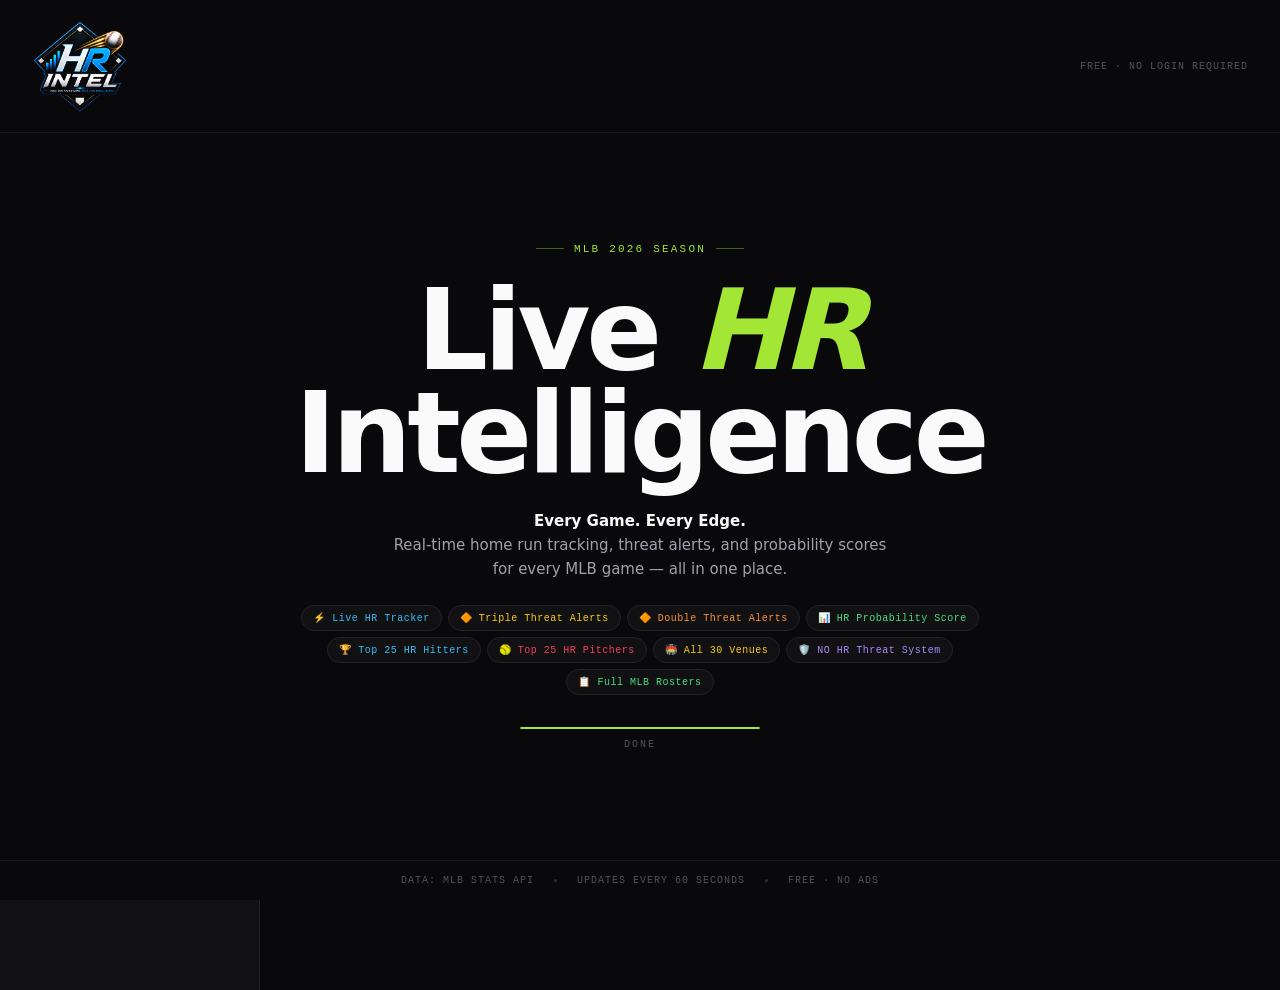
==== commit 9ff4beb4: "Add files via upload" ====
--- a/index.html
+++ b/index.html
@@ -4,6 +4,7 @@
 <meta charset="UTF-8">
 <meta name="viewport" content="width=device-width, initial-scale=1.0">
 <title>HR Intel — MLB 2026 Live</title>
+<link rel="icon" type="image/x-icon" href="favicon.ico">
 <link href="https://fonts.googleapis.com/css2?family=Inter+Tight:wght@400;500;600;700;800&family=Inter:wght@300;400;500;600;700;800&family=JetBrains+Mono:wght@400;500;600;700&display=swap" rel="stylesheet">
 <link rel="stylesheet" href="css/styles.css">
 </head>
--- a/css/styles.css
+++ b/css/styles.css
@@ -0,0 +1,1689 @@
+/* ═══════════════════════════════════════════════════════════════
+   HR INTEL — Modern Redesign
+   Editorial sports-data: refined, dense, restrained color
+   ═══════════════════════════════════════════════════════════════ */
+
+:root {
+  /* Dark theme — true near-black with subtle warmth */
+  --bg: #09090b;
+  --surface: #111114;
+  --surface2: #18181c;
+  --surface3: #1f1f24;
+  --border: #232328;
+  --border2: #2e2e34;
+  --hairline: rgba(255,255,255,0.06);
+
+  --text: #fafafa;
+  --text-mid: #a1a1aa;
+  --text-dim: #52525b;
+
+  /* Accents — restrained, oklch-tuned */
+  --accent-blue:   #38bdf8;
+  --accent-red:    #f43f5e;
+  --accent-orange: #fb923c;
+  --accent-gold:   #facc15;
+  --accent-purple: #a78bfa;
+  --accent-green:  #4ade80;
+  --accent-lime:   #a3e635;
+
+  --triple-glow: 0 0 0 1px rgba(250,204,21,0.25), 0 8px 32px -8px rgba(250,204,21,0.20);
+
+  --radius-sm: 4px;
+  --radius:    8px;
+  --radius-lg: 12px;
+
+  --font-display: 'Inter Tight', 'Inter', system-ui, sans-serif;
+  --font-sans:    'Inter', system-ui, -apple-system, sans-serif;
+  --font-mono:    'JetBrains Mono', ui-monospace, 'SFMono-Regular', monospace;
+  --font-condensed: 'Inter Tight', 'Inter', system-ui, sans-serif;
+}
+
+body {
+  /* Functional aliases — set on body so light-mode overrides re-resolve */
+  --primary: var(--accent-lime);
+  --danger:  var(--accent-red);
+}
+
+/* ── LIGHT MODE ── */
+body.light-mode {
+  --bg: #fafaf9;
+  --surface: #ffffff;
+  --surface2: #f4f4f5;
+  --surface3: #e4e4e7;
+  --border: #e4e4e7;
+  --border2: #d4d4d8;
+  --hairline: rgba(0,0,0,0.06);
+
+  --text: #18181b;
+  --text-mid: #52525b;
+  --text-dim: #a1a1aa;
+
+  --accent-blue:   #0284c7;
+  --accent-red:    #e11d48;
+  --accent-orange: #ea580c;
+  --accent-gold:   #ca8a04;
+  --accent-purple: #7c3aed;
+  --accent-green:  #16a34a;
+  --accent-lime:   #65a30d;
+
+  --triple-glow: 0 1px 3px rgba(0,0,0,0.05), 0 0 0 1px rgba(202,138,4,0.3);
+}
+
+body.light-mode header {
+  background: rgba(250,250,249,0.85);
+  border-bottom-color: var(--border);
+}
+body.light-mode .game-card,
+body.light-mode .panel,
+body.light-mode .sched-card {
+  box-shadow: 0 1px 2px rgba(0,0,0,0.04);
+}
+body.light-mode .game-card:hover {
+  box-shadow: 0 4px 12px rgba(0,0,0,0.06);
+}
+
+body.light-mode .stat-table tbody tr.hl-blue { background: rgba(2,132,199,0.06); }
+body.light-mode .stat-table tbody tr.hl-red  { background: rgba(225,29,72,0.06); }
+body.light-mode .stat-table tbody tr.hl-gold { background: rgba(202,138,4,0.06); }
+body.light-mode .stat-table tbody tr.hl-top-venue    { background: rgba(202,138,4,0.07); }
+body.light-mode .stat-table tbody tr.hl-bottom-venue { background: rgba(124,58,237,0.07); }
+body.light-mode .stat-table tbody tr:hover { background: rgba(0,0,0,0.025); }
+
+body.light-mode .mini-bar { background: var(--surface3); }
+body.light-mode .mini-bar-fill.blue   { background: var(--accent-blue); }
+body.light-mode .mini-bar-fill.red    { background: var(--accent-red); }
+body.light-mode .mini-bar-fill.gold   { background: var(--accent-gold); }
+body.light-mode .mini-bar-fill.purple { background: var(--accent-purple); }
+
+body.light-mode .panel-header { background: var(--surface); }
+body.light-mode .stat-table thead tr { background: var(--surface2); }
+body.light-mode .stat-table thead th { color: var(--text-mid); }
+body.light-mode .col-header { background: var(--surface2); color: var(--accent-red); }
+
+body.light-mode .hand-badge.L { background: rgba(225,29,72,0.10);  color: var(--accent-red);  border-color: rgba(225,29,72,0.25); }
+body.light-mode .hand-badge.R { background: rgba(2,132,199,0.10);  color: var(--accent-blue); border-color: rgba(2,132,199,0.25); }
+body.light-mode .hand-badge.S { background: rgba(202,138,4,0.10);  color: var(--accent-gold); border-color: rgba(202,138,4,0.25); }
+
+body.light-mode .threats-tab-bar { background: var(--surface2); border-color: var(--border); }
+body.light-mode .threats-tab-btn { color: var(--text-mid); }
+body.light-mode .threats-tab-btn.active-hr   { background: var(--text); color: var(--surface); }
+body.light-mode .threats-tab-btn.active-nohr { background: var(--accent-purple); color: #fff; }
+
+body.light-mode .alert-triple { background: var(--surface); border-color: var(--accent-gold); }
+body.light-mode .alert-triple::before { background: var(--accent-gold); color: #fff; }
+body.light-mode .alert-double { background: var(--surface); border-color: rgba(234,88,12,0.4); }
+body.light-mode .alert-double::before { background: var(--accent-orange); color: #fff; }
+body.light-mode .alert-nohr-triple { background: var(--surface); border-color: var(--accent-purple); }
+body.light-mode .alert-nohr-triple::before { background: var(--accent-purple); color: #fff; }
+body.light-mode .alert-nohr-double { background: var(--surface); border-color: rgba(124,58,237,0.4); }
+body.light-mode .alert-nohr-double::before { background: var(--accent-purple); color: #fff; }
+
+body.light-mode .tag-hr      { background: rgba(2,132,199,0.08);   color: var(--accent-blue);   border-color: rgba(2,132,199,0.25); }
+body.light-mode .tag-pitcher { background: rgba(225,29,72,0.08);   color: var(--accent-red);    border-color: rgba(225,29,72,0.25); }
+body.light-mode .tag-venue   { background: rgba(202,138,4,0.08);   color: var(--accent-gold);   border-color: rgba(202,138,4,0.25); }
+body.light-mode .tag-nohr-venue   { background: rgba(124,58,237,0.08); color: var(--accent-purple); border-color: rgba(124,58,237,0.25); }
+body.light-mode .tag-nohr-pitcher { background: rgba(124,58,237,0.08); color: var(--accent-purple); border-color: rgba(124,58,237,0.25); }
+body.light-mode .tag-nohr-team    { background: rgba(124,58,237,0.06); color: var(--accent-purple); border-color: rgba(124,58,237,0.20); }
+
+body.light-mode .landing-screen { background: var(--bg); }
+body.light-mode .modal-overlay,
+body.light-mode .mlb-modal-overlay { background: rgba(20,20,25,0.5); }
+body.light-mode .tracker-modal-overlay,
+body.light-mode .challenge-modal-overlay,
+body.light-mode .matchups-modal-overlay { background: rgba(20,20,25,0.5); }
+
+/* ── THEME TOGGLE ── */
+.theme-toggle {
+  display: flex; align-items: center; justify-content: center;
+  width: 32px; height: 32px; border-radius: var(--radius-sm);
+  background: transparent; border: 1px solid var(--border);
+  color: var(--text-mid); cursor: pointer;
+  font-size: 14px; transition: all 0.15s;
+  flex-shrink: 0;
+}
+.theme-toggle:hover { border-color: var(--border2); color: var(--text); background: var(--surface2); }
+
+* { margin: 0; padding: 0; box-sizing: border-box; }
+
+body {
+  background: var(--bg);
+  color: var(--text);
+  font-family: var(--font-sans);
+  font-feature-settings: 'cv11', 'ss01', 'ss02', 'tnum';
+  min-height: 100vh;
+  overflow-x: hidden;
+  -webkit-font-smoothing: antialiased;
+  -moz-osx-font-smoothing: grayscale;
+}
+
+.wrapper { position: relative; z-index: 1; }
+
+/* ── LANDING ── */
+.landing-screen {
+  position: fixed; inset: 0; background: var(--bg); z-index: 999;
+  display: flex; flex-direction: column;
+  transition: opacity 0.5s ease;
+  overflow: hidden;
+}
+.landing-screen.hidden { opacity: 0; pointer-events: none; }
+
+.landing-header {
+  padding: 18px 32px; display: flex; align-items: center; justify-content: space-between;
+  border-bottom: 1px solid var(--hairline);
+}
+.landing-logo {
+  font-family: var(--font-display); font-weight: 800;
+  font-size: 18px; letter-spacing: -0.02em;
+  display: flex; align-items: center; gap: 8px;
+}
+.landing-logo::before {
+  content: ''; width: 8px; height: 8px; border-radius: 50%;
+  background: var(--primary);
+  box-shadow: 0 0 12px var(--primary);
+}
+.landing-logo span { color: var(--primary); }
+.landing-tag {
+  font-family: var(--font-mono); font-size: 10px;
+  color: var(--text-dim); letter-spacing: 0.15em;
+  text-transform: uppercase;
+}
+
+.landing-body {
+  flex: 1; display: flex; flex-direction: column;
+  align-items: center; justify-content: center;
+  padding: 40px 24px; text-align: center; gap: 24px;
+}
+
+.landing-eyebrow {
+  font-family: var(--font-mono); font-size: 11px;
+  letter-spacing: 0.2em; color: var(--primary); text-transform: uppercase;
+  display: flex; align-items: center; gap: 10px;
+}
+.landing-eyebrow::before, .landing-eyebrow::after {
+  content: ''; width: 28px; height: 1px; background: currentColor; opacity: 0.4;
+}
+
+.landing-headline {
+  font-family: var(--font-display); font-weight: 800;
+  font-size: clamp(56px, 9vw, 112px);
+  letter-spacing: -0.04em; line-height: 0.92;
+  color: var(--text);
+}
+.landing-headline .hl-blue { color: var(--primary); font-style: italic; font-weight: 600; }
+.landing-headline .hl-gold { color: var(--accent-gold); }
+
+.landing-tagline {
+  font-size: 15px;
+  color: var(--text-mid); line-height: 1.6;
+  max-width: 520px;
+}
+.landing-tagline strong { color: var(--text); font-weight: 600; }
+
+.landing-features {
+  display: flex; gap: 6px; flex-wrap: wrap; justify-content: center;
+  max-width: 720px;
+}
+.landing-feature-pill {
+  font-family: var(--font-mono); font-size: 10px; font-weight: 500;
+  letter-spacing: 0.05em; padding: 6px 11px; border-radius: 100px;
+  border: 1px solid var(--border); color: var(--text-mid);
+  background: var(--surface); white-space: nowrap;
+}
+.landing-feature-pill.blue   { color: var(--accent-blue); }
+.landing-feature-pill.gold   { color: var(--accent-gold); }
+.landing-feature-pill.orange { color: var(--accent-orange); }
+.landing-feature-pill.green  { color: var(--accent-green); }
+.landing-feature-pill.purple { color: var(--accent-purple); }
+.landing-feature-pill.red    { color: var(--accent-red); }
+
+.landing-loading {
+  display: flex; flex-direction: column; align-items: center; gap: 10px;
+  margin-top: 8px;
+}
+.landing-loading-bar {
+  width: 240px; height: 2px; background: var(--surface3);
+  border-radius: 1px; overflow: hidden;
+}
+.landing-loading-fill {
+  height: 100%; background: var(--primary);
+  border-radius: 1px; width: 0%; transition: width 0.4s ease;
+}
+.landing-loading-status {
+  font-family: var(--font-mono); font-size: 10px;
+  color: var(--text-dim); letter-spacing: 0.2em;
+}
+
+.landing-footer {
+  padding: 14px 32px; border-top: 1px solid var(--hairline);
+  display: flex; align-items: center; justify-content: center;
+  font-family: var(--font-mono); font-size: 10px;
+  color: var(--text-dim); letter-spacing: 0.1em; gap: 20px;
+}
+.landing-footer-dot { width: 3px; height: 3px; border-radius: 50%; background: var(--border2); }
+.loading-bar-fill { height: 100%; background: var(--primary); border-radius: 1px; width: 0%; transition: width 0.4s ease; }
+
+/* ── HEADER ── */
+header {
+  border-bottom: 1px solid var(--border); padding: 0 20px;
+  display: flex; align-items: center; gap: 16px;
+  height: 56px; background: rgba(9,9,11,0.85); backdrop-filter: blur(12px);
+  position: sticky; top: 0; z-index: 100;
+}
+.logo { display: flex; align-items: center; gap: 8px; }
+.logo::before {
+  content: ''; width: 7px; height: 7px; border-radius: 50%;
+  background: var(--primary);
+  box-shadow: 0 0 10px var(--primary);
+  flex-shrink: 0;
+}
+.logo-main {
+  font-family: var(--font-display); font-weight: 800;
+  font-size: 16px; letter-spacing: -0.02em; line-height: 1; white-space: nowrap;
+}
+.logo-tag { display: none; }
+.header-left { display: flex; align-items: center; gap: 12px; flex-shrink: 0; }
+.header-right { display: flex; align-items: center; gap: 10px; margin-left: auto; flex-shrink: 0; }
+.last-updated { font-family: var(--font-mono); font-size: 10px; color: var(--text-dim); letter-spacing: 0.05em; }
+.live-dot { display: flex; align-items: center; gap: 6px; font-family: var(--font-mono); font-size: 10px; color: var(--accent-green); letter-spacing: 0.1em; text-transform: uppercase; }
+.live-dot::before { content: ''; width: 6px; height: 6px; border-radius: 50%; background: var(--accent-green); animation: pulse 2s ease-in-out infinite; box-shadow: 0 0 8px currentColor; }
+.live-dot.loading { color: var(--accent-gold); }
+.live-dot.loading::before { background: var(--accent-gold); }
+.live-dot.error { color: var(--accent-red); }
+.live-dot.error::before { background: var(--accent-red); animation: none; }
+@keyframes pulse {
+  0%, 100% { opacity: 1; }
+  50% { opacity: 0.4; }
+}
+@keyframes pulse-gold {
+  0%, 100% { box-shadow: 0 0 0 0 rgba(250,204,21,0.0); background: rgba(250,204,21,0.08); }
+  50% { box-shadow: 0 0 12px 2px rgba(250,204,21,0.2); background: rgba(250,204,21,0.15); }
+}
+@keyframes pulse-blue {
+  0%, 100% { box-shadow: 0 0 0 0 rgba(56,189,248,0.0); background: rgba(56,189,248,0.08); }
+  50% { box-shadow: 0 0 12px 2px rgba(56,189,248,0.2); background: rgba(56,189,248,0.15); }
+}
+.pitcher-today-hr {
+  animation: pulse-gold 2s ease-in-out infinite;
+  color: var(--accent-gold) !important;
+}
+.pitcher-today-hr td { color: var(--accent-gold) !important; }
+.pitcher-today-k {
+  animation: pulse-blue 2s ease-in-out infinite;
+  color: var(--accent-blue) !important;
+}
+.pitcher-today-k td { color: var(--accent-blue) !important; }
+@keyframes pulse { 0%,100%{opacity:1} 50%{opacity:.35} }
+
+/* ── TOP NAV ── */
+.top-nav { display: flex; gap: 2px; flex: 1; justify-content: center; }
+.top-nav-btn {
+  font-family: var(--font-sans); font-size: 13px; font-weight: 500;
+  padding: 7px 14px; border-radius: var(--radius-sm); border: 1px solid transparent;
+  background: transparent; color: var(--text-mid); cursor: pointer;
+  transition: all 0.15s; letter-spacing: 0;
+}
+.top-nav-btn:hover { color: var(--text); }
+.top-nav-btn.active { background: var(--surface2); color: var(--text); }
+
+.refresh-btn {
+  font-family: var(--font-mono); font-size: 10px; letter-spacing: 0.1em;
+  padding: 7px 12px; background: transparent; border: 1px solid var(--border);
+  color: var(--text-mid); border-radius: var(--radius-sm); cursor: pointer; transition: all 0.15s; text-transform: uppercase;
+}
+.refresh-btn:hover { border-color: var(--border2); color: var(--text); background: var(--surface2); }
+.refresh-btn:disabled { opacity: .4; cursor: not-allowed; }
+
+/* ── HR TICKER ── */
+.hr-ticker-wrap {
+  background: var(--surface);
+  border-bottom: 1px solid var(--border);
+  overflow: hidden; height: 34px;
+  display: flex; align-items: center;
+  position: relative;
+}
+.hr-ticker-label {
+  font-family: var(--font-mono); font-size: 10px; letter-spacing: 0.15em;
+  color: var(--primary); padding: 0 14px;
+  background: var(--surface2);
+  border-right: 1px solid var(--border);
+  height: 100%; display: flex; align-items: center; gap: 6px;
+  flex-shrink: 0; z-index: 1; white-space: nowrap;
+  text-transform: uppercase;
+  font-weight: 600;
+}
+.hr-ticker-track { display: flex; align-items: center; white-space: nowrap; will-change: transform; }
+.hr-ticker-track:hover { animation-play-state: paused; }
+.hr-ticker-item {
+  font-family: var(--font-mono); font-size: 11px;
+  color: var(--text-mid); padding: 0 18px;
+  display: flex; align-items: center; gap: 6px;
+  border-right: 1px solid var(--hairline);
+}
+.hr-ticker-item .ticker-name { color: var(--text); font-weight: 600; }
+.hr-ticker-item .ticker-today { color: var(--primary); font-weight: 600; font-variant-numeric: tabular-nums; }
+.hr-ticker-item .ticker-season { color: var(--text-mid); font-variant-numeric: tabular-nums; }
+.hr-ticker-item .ticker-dot { color: var(--border2); }
+@keyframes tickerScroll { 0% { transform: translateX(0); } 100% { transform: translateX(-50%); } }
+
+/* ── HRPS ── */
+.hrps-wrap {
+  display: flex; align-items: center; gap: 10px;
+  padding: 10px 14px; border-top: 1px solid var(--border);
+  background: var(--surface2);
+}
+.hrps-left { flex-shrink: 0; }
+.hrps-label-top { font-family: var(--font-mono); font-size: 9px; letter-spacing: 0.15em; color: var(--text-dim); text-transform: uppercase; margin-bottom: 2px; }
+.hrps-tier-text { font-family: var(--font-mono); font-size: 10px; font-weight: 600; letter-spacing: 0.05em; }
+.hrps-bar-wrap { flex: 1; }
+.hrps-bar { height: 6px; background: var(--surface3); border-radius: 3px; overflow: hidden; }
+.hrps-fill { height: 100%; border-radius: 3px; transition: width 0.8s ease; }
+.hrps-score-big { font-family: var(--font-display); font-weight: 700; font-size: 32px; letter-spacing: -0.03em; line-height: 1; flex-shrink: 0; font-variant-numeric: tabular-nums; }
+.hrps-denom { font-size: 14px; color: var(--text-dim); font-weight: 400; }
+.hrps-info-btn {
+  font-family: var(--font-mono); font-size: 10px; color: var(--text-dim);
+  background: none; border: 1px solid var(--border); border-radius: 50%;
+  width: 18px; height: 18px; cursor: pointer; display: flex; align-items: center;
+  justify-content: center; flex-shrink: 0; transition: all 0.15s; padding: 0; line-height: 1;
+}
+.hrps-info-btn:hover { border-color: var(--text-mid); color: var(--text); }
+
+/* Legend popup */
+.hrps-legend {
+  position: fixed; z-index: 200;
+  background: var(--surface); border: 1px solid var(--border);
+  border-radius: var(--radius-lg); padding: 16px; width: 280px;
+  box-shadow: 0 16px 48px rgba(0,0,0,0.4);
+  display: none;
+}
+.hrps-legend.open { display: block; }
+.hrps-legend-title { font-family: var(--font-display); font-weight: 700; font-size: 16px; letter-spacing: -0.01em; margin-bottom: 12px; color: var(--text); }
+.hrps-legend-row { display: flex; align-items: center; gap: 10px; padding: 5px 0; border-bottom: 1px solid var(--hairline); }
+.hrps-legend-row:last-of-type { border-bottom: none; }
+.hrps-legend-score { font-family: var(--font-mono); font-weight: 700; font-size: 14px; width: 28px; flex-shrink: 0; font-variant-numeric: tabular-nums; }
+.hrps-legend-tier { font-family: var(--font-mono); font-size: 10px; width: 80px; flex-shrink: 0; }
+.hrps-legend-desc { font-family: var(--font-mono); font-size: 10px; color: var(--text-dim); }
+.hrps-legend-factors { margin-top: 12px; padding-top: 12px; border-top: 1px solid var(--border); }
+.hrps-legend-factor { font-family: var(--font-mono); font-size: 10px; color: var(--text-mid); padding: 3px 0; display: flex; gap: 8px; }
+.hrps-legend-factor span { color: var(--text-dim); }
+.hrps-legend-close { font-family: var(--font-mono); font-size: 10px; color: var(--text-dim); background: var(--surface2); border: 1px solid var(--border); border-radius: var(--radius-sm); padding: 6px 10px; cursor: pointer; margin-top: 12px; width: 100%; transition: all 0.15s; }
+.hrps-legend-close:hover { border-color: var(--border2); color: var(--text); }
+
+.section-label { font-family: var(--font-mono); font-size: 10px; letter-spacing: 0.2em; color: var(--text-dim); text-transform: uppercase; margin-bottom: 14px; font-weight: 500; }
+.divider { height: 1px; background: var(--border); margin: 20px 24px 0; }
+
+/* ── GAME SLATE ── */
+.games-grid {
+  display: grid;
+  grid-template-columns: repeat(auto-fill, minmax(320px, 1fr));
+  gap: 12px; padding-bottom: 16px;
+}
+.top-nav-section { display: block; }
+
+.game-card {
+  background: var(--surface); border: 1px solid var(--border);
+  border-radius: var(--radius-lg); width: 100%;
+  overflow: hidden; transition: border-color 0.2s, transform 0.15s;
+  cursor: pointer;
+}
+.game-card:hover { border-color: var(--border2); transform: translateY(-1px); }
+.game-card.triple-game { border-color: var(--accent-gold); }
+.game-card.double-game { border-color: rgba(251,146,60,0.5); }
+.game-card.nohr-triple-game { border-color: var(--accent-purple); }
+.game-card.nohr-double-game { border-color: rgba(167,139,250,0.5); }
+
+/* Subtle accent strip on threat cards */
+.game-card.triple-game::before,
+.game-card.double-game::before,
+.game-card.nohr-triple-game::before,
+.game-card.nohr-double-game::before {
+  content: ''; display: block; height: 2px; width: 100%;
+}
+.game-card.triple-game::before      { background: var(--accent-gold); }
+.game-card.double-game::before      { background: var(--accent-orange); }
+.game-card.nohr-triple-game::before { background: var(--accent-purple); }
+.game-card.nohr-double-game::before { background: rgba(167,139,250,0.6); }
+
+/* ── MODAL ── */
+.modal-overlay {
+  position: fixed; inset: 0; z-index: 500;
+  background: rgba(0,0,0,0.7);
+  backdrop-filter: blur(8px);
+  display: flex; align-items: center; justify-content: center;
+  opacity: 0; pointer-events: none;
+  transition: opacity 0.2s ease;
+  padding: 20px;
+}
+.modal-overlay.open { opacity: 1; pointer-events: all; }
+
+.modal {
+  background: var(--surface);
+  border: 1px solid var(--border);
+  border-radius: var(--radius-lg);
+  width: 100%; max-width: 880px;
+  max-height: 88vh;
+  overflow-y: auto;
+  transform: translateY(16px) scale(0.99);
+  transition: transform 0.2s ease;
+  position: relative;
+  box-shadow: 0 24px 64px -12px rgba(0,0,0,0.5);
+}
+.modal-overlay.open .modal { transform: translateY(0) scale(1); }
+.modal::-webkit-scrollbar { width: 4px; }
+.modal::-webkit-scrollbar-thumb { background: var(--border2); border-radius: 2px; }
+
+.modal-header {
+  padding: 20px 24px 16px;
+  border-bottom: 1px solid var(--border);
+  display: flex; align-items: flex-start; justify-content: space-between;
+  position: sticky; top: 0;
+  background: var(--surface);
+  z-index: 10; border-radius: var(--radius-lg) var(--radius-lg) 0 0;
+}
+.modal-title { font-family: var(--font-display); font-weight: 700; font-size: 22px; letter-spacing: -0.02em; line-height: 1.1; }
+.modal-subtitle { font-family: var(--font-mono); font-size: 10px; color: var(--text-dim); margin-top: 4px; letter-spacing: 0.05em; }
+.modal-close {
+  font-size: 20px; color: var(--text-dim); cursor: pointer;
+  background: none; border: none; padding: 4px 10px;
+  border-radius: var(--radius-sm); transition: all 0.15s; line-height: 1; font-family: monospace;
+}
+.modal-close:hover { color: var(--text); background: var(--surface2); }
+
+.modal-body { padding: 22px 24px 32px; }
+.modal-grid { display: grid; grid-template-columns: 1fr 1fr; gap: 20px; margin-bottom: 20px; }
+
+.modal-section { margin-bottom: 22px; }
+.modal-section-title {
+  font-family: var(--font-mono); font-size: 10px;
+  letter-spacing: 0.2em; color: var(--text-dim); text-transform: uppercase;
+  margin-bottom: 12px; padding-bottom: 8px; border-bottom: 1px solid var(--border);
+  font-weight: 500;
+}
+
+/* Info pills */
+.info-pills { display: flex; gap: 8px; flex-wrap: wrap; }
+.info-pill {
+  background: var(--surface2); border: 1px solid var(--border);
+  border-radius: var(--radius); padding: 10px 12px; flex: 1; min-width: 110px;
+}
+.info-pill-label { font-family: var(--font-mono); font-size: 9px; letter-spacing: 0.15em; color: var(--text-dim); text-transform: uppercase; margin-bottom: 4px; }
+.info-pill-val { font-family: var(--font-display); font-weight: 700; font-size: 18px; letter-spacing: -0.02em; color: var(--text); line-height: 1.1; font-variant-numeric: tabular-nums; }
+.info-pill-sub { font-family: var(--font-mono); font-size: 10px; color: var(--text-mid); margin-top: 2px; }
+.wind-out { color: var(--accent-green) !important; }
+.wind-cross { color: var(--accent-gold) !important; }
+.wind-in { color: var(--accent-red) !important; }
+
+/* Pitcher cards */
+.pitcher-cards { display: grid; grid-template-columns: 1fr 1fr; gap: 10px; }
+.pitcher-exp-card {
+  background: var(--surface2); border: 1px solid var(--border);
+  border-radius: var(--radius); padding: 14px;
+}
+.pitcher-exp-name { font-weight: 600; font-size: 13px; display: flex; align-items: center; gap: 6px; margin-bottom: 2px; }
+.pitcher-exp-team { font-family: var(--font-mono); font-size: 10px; color: var(--text-dim); margin-bottom: 10px; }
+.stat-pills { display: flex; gap: 4px; flex-wrap: wrap; }
+.stat-pill {
+  font-family: var(--font-mono); font-size: 11px;
+  padding: 3px 7px; border-radius: var(--radius-sm);
+  background: var(--surface); border: 1px solid var(--border);
+  font-variant-numeric: tabular-nums;
+}
+.stat-pill .lbl { color: var(--text-dim); font-size: 9px; letter-spacing: 0.05em; margin-right: 3px; text-transform: uppercase; }
+.recent-starts { margin-top: 10px; }
+.recent-label { font-family: var(--font-mono); font-size: 9px; letter-spacing: 0.15em; color: var(--text-dim); text-transform: uppercase; margin-bottom: 6px; }
+.recent-start-row { font-family: var(--font-mono); font-size: 10px; color: var(--text-mid); padding: 3px 0; border-bottom: 1px solid var(--hairline); }
+
+/* Lineups */
+.lineups-grid { display: grid; grid-template-columns: 1fr 1fr; gap: 16px; }
+.lineup-team-label { font-family: var(--font-mono); font-size: 10px; letter-spacing: 0.15em; color: var(--text-dim); text-transform: uppercase; margin-bottom: 8px; }
+.lineup-row { display: flex; align-items: center; gap: 6px; padding: 5px 0; border-bottom: 1px solid var(--hairline); font-size: 12px; }
+.lineup-num { font-family: var(--font-mono); font-size: 10px; color: var(--text-dim); width: 14px; flex-shrink: 0; }
+.lineup-name { flex: 1; font-weight: 600; color: var(--text); }
+.lineup-pos { font-family: var(--font-mono); font-size: 10px; color: var(--text-dim); width: 24px; flex-shrink: 0; }
+.lineup-hr { font-family: var(--font-mono); font-size: 11px; color: var(--accent-blue); width: 36px; text-align: right; flex-shrink: 0; font-variant-numeric: tabular-nums; }
+.no-lineup { font-family: var(--font-mono); font-size: 11px; color: var(--text-dim); padding: 12px 0; }
+
+/* Team toggle */
+.team-toggle {
+  display: flex; background: var(--surface2);
+  border: 1px solid var(--border); border-radius: var(--radius);
+  padding: 3px; gap: 3px; margin-bottom: 16px; max-width: 320px;
+}
+.team-toggle-btn {
+  flex: 1; font-family: var(--font-display); font-weight: 600;
+  font-size: 12px; letter-spacing: 0.02em;
+  padding: 7px 14px; border-radius: 6px; border: none;
+  background: transparent; color: var(--text-mid);
+  cursor: pointer; transition: all 0.15s; text-align: center;
+  text-transform: uppercase;
+}
+.team-toggle-btn.active { background: var(--text); color: var(--surface); font-weight: 700; }
+
+/* Lineup table */
+.lineup-table { width: 100%; border-collapse: collapse; }
+.lineup-table thead tr { background: var(--surface2); }
+.lineup-table thead th { font-family: var(--font-mono); font-size: 9px; letter-spacing: 0.1em; color: var(--text-dim); padding: 8px; text-align: right; white-space: nowrap; font-weight: 500; text-transform: uppercase; }
+.lineup-table thead th:first-child { text-align: left; }
+.lineup-table thead th.today-col { color: var(--primary); }
+.lineup-table thead th.season-col { color: var(--text-mid); }
+.lineup-table tbody tr { border-bottom: 1px solid var(--hairline); transition: background 0.15s; }
+.lineup-table tbody tr:hover { background: var(--surface2); }
+.lineup-table tbody td { font-family: var(--font-mono); font-size: 12px; padding: 7px 8px; text-align: right; color: var(--text-mid); font-variant-numeric: tabular-nums; }
+.lineup-table tbody td:first-child { text-align: left; font-family: var(--font-sans); }
+.lineup-table .player-cell { display: flex; align-items: center; gap: 6px; }
+.lineup-table .player-num { color: var(--text-dim); font-size: 10px; width: 16px; flex-shrink: 0; font-family: var(--font-mono); }
+.lineup-table .player-name-cell { font-weight: 600; color: var(--text); font-size: 13px; }
+.lineup-table .today-val { color: var(--primary); font-weight: 600; }
+.lineup-table .season-val { color: var(--accent-blue); }
+
+/* Full H2H */
+.h2h-full-row { display: flex; align-items: center; justify-content: space-between; padding: 7px 0; border-bottom: 1px solid var(--hairline); gap: 12px; }
+.h2h-full-names { font-size: 12px; flex: 1; }
+.h2h-full-names strong { color: var(--text); }
+.h2h-full-names span { color: var(--text-mid); font-size: 11px; }
+.h2h-full-stats { display: flex; gap: 6px; flex-shrink: 0; }
+.h2h-stat-pill {
+  font-family: var(--font-mono); font-size: 10px;
+  padding: 2px 7px; border-radius: var(--radius-sm);
+  background: var(--surface2); color: var(--accent-purple);
+  border: 1px solid var(--border);
+  font-variant-numeric: tabular-nums;
+}
+.h2h-stat-pill.hot { color: var(--accent-red); }
+.h2h-none { font-family: var(--font-mono); font-size: 11px; color: var(--text-dim); padding: 10px 0; }
+
+.modal-loading { padding: 60px 24px; text-align: center; font-family: var(--font-mono); font-size: 12px; color: var(--text-dim); letter-spacing: 0.1em; }
+
+/* ── GAME CARD ── */
+.game-card-header { padding: 0; border-bottom: 1px solid var(--border); overflow: hidden; position: relative; }
+.card-top-bar { display: none; }
+.card-header-inner { padding: 14px 16px 12px; display: flex; flex-direction: column; gap: 10px; }
+.card-matchup-row { display: flex; align-items: center; justify-content: space-between; gap: 8px; }
+
+.game-teams {
+  font-family: var(--font-display); font-weight: 800;
+  font-size: 22px;
+  letter-spacing: -0.02em;
+  display: flex; align-items: center; gap: 8px;
+  line-height: 1;
+}
+.game-teams .away {
+  color: var(--away-color, var(--text-mid));
+}
+.game-teams .home {
+  color: var(--home-color, var(--text));
+}
+.game-teams .at {
+  color: var(--text-dim);
+  font-size: 13px;
+  font-weight: 400;
+  margin: 0 -2px;
+}
+
+.card-meta-row { display: flex; align-items: center; justify-content: space-between; gap: 6px; }
+.game-meta {
+  font-family: var(--font-mono); font-size: 10px; color: var(--text-dim);
+  letter-spacing: 0; flex: 1;
+  white-space: nowrap; overflow: hidden; text-overflow: ellipsis;
+}
+.card-time-chip {
+  font-family: var(--font-mono); font-size: 10px;
+  letter-spacing: 0.05em; color: var(--text-mid);
+  background: var(--surface2);
+  border: 1px solid var(--border);
+  border-radius: var(--radius-sm); padding: 3px 7px;
+  white-space: nowrap; flex-shrink: 0;
+  font-variant-numeric: tabular-nums;
+}
+
+/* Threat badges */
+.card-badge-row { display: flex; gap: 6px; flex-wrap: wrap; align-items: center; }
+.threat-badge {
+  display: inline-flex; align-items: center; gap: 4px;
+  font-family: var(--font-mono); font-size: 9px;
+  font-weight: 600; letter-spacing: 0.1em;
+  padding: 3px 8px; border-radius: var(--radius-sm);
+  text-transform: uppercase;
+}
+.threat-badge.triple { background: rgba(250,204,21,0.1); color: var(--accent-gold); border: 1px solid rgba(250,204,21,0.35); }
+.threat-badge.double { background: rgba(251,146,60,0.08); color: var(--accent-orange); border: 1px solid rgba(251,146,60,0.3); }
+.threat-badge.nohr-triple { background: rgba(167,139,250,0.1); color: var(--accent-purple); border: 1px solid rgba(167,139,250,0.35); }
+.threat-badge.nohr-double { background: rgba(167,139,250,0.08); color: var(--accent-purple); border: 1px solid rgba(167,139,250,0.25); }
+
+.game-card-body { padding: 12px 16px 14px; }
+
+.team-section {
+  margin-bottom: 12px;
+  padding-left: 10px;
+  border-left: 2px solid var(--section-color, var(--border2));
+  transition: border-color 0.2s;
+}
+.team-label {
+  font-family: var(--font-mono); font-size: 9px;
+  letter-spacing: 0.15em; color: var(--section-color, var(--text-dim));
+  text-transform: uppercase; margin-bottom: 6px;
+  font-weight: 600; opacity: 0.9;
+}
+
+.hitter-row { display: flex; align-items: center; justify-content: space-between; padding: 3px 0; gap: 6px; }
+.hitter-row-name { font-size: 12px; font-weight: 500; color: var(--text); display: flex; align-items: center; gap: 5px; }
+.top25-badge {
+  font-family: var(--font-mono); font-size: 8px; font-weight: 600;
+  padding: 1px 5px;
+  background: var(--surface2);
+  color: var(--accent-blue);
+  border: 1px solid var(--border);
+  border-radius: 2px;
+  letter-spacing: 0.05em;
+}
+.hitter-row-hr {
+  font-family: var(--font-mono); font-size: 11px;
+  font-weight: 600; color: var(--text-mid);
+  background: var(--surface2);
+  border: 1px solid var(--border);
+  border-radius: var(--radius-sm);
+  padding: 1px 6px;
+  white-space: nowrap; flex-shrink: 0;
+  font-variant-numeric: tabular-nums;
+}
+
+.hand-badge {
+  display: inline-flex; align-items: center; justify-content: center;
+  font-family: var(--font-mono); font-size: 10px; font-weight: 600;
+  width: 18px; height: 18px; border-radius: var(--radius-sm); flex-shrink: 0;
+}
+.hand-badge.L { background: rgba(244,63,94,0.15); color: var(--accent-red); border: 1px solid rgba(244,63,94,0.3); }
+.hand-badge.R { background: rgba(56,189,248,0.12); color: var(--accent-blue); border: 1px solid rgba(56,189,248,0.25); }
+.hand-badge.S { background: rgba(250,204,21,0.12); color: var(--accent-gold); border: 1px solid rgba(250,204,21,0.25); }
+
+.pitcher-matchup { border-top: 1px solid var(--border); margin-top: 12px; padding-top: 12px; }
+.pitcher-matchup-label {
+  font-family: var(--font-mono); font-size: 9px;
+  letter-spacing: 0.15em; color: var(--text-dim);
+  text-transform: uppercase; margin-bottom: 8px; font-weight: 600;
+}
+.pitcher-line {
+  display: flex; justify-content: space-between; align-items: center;
+  padding: 6px 8px; border-radius: var(--radius-sm);
+  background: var(--surface2);
+  border: 1px solid var(--border);
+  margin-bottom: 5px; gap: 6px;
+  transition: background 0.15s;
+}
+.pitcher-line:last-child { margin-bottom: 0; }
+.pitcher-line:hover { background: var(--surface3); }
+.pitcher-line-left { display: flex; align-items: center; gap: 6px; flex: 1; min-width: 0; }
+.pitcher-name-label { font-size: 11px; color: var(--text-mid); white-space: nowrap; overflow: hidden; text-overflow: ellipsis; }
+.pitcher-name-label span { font-weight: 600; color: var(--text); }
+.pitcher-badges { display: flex; align-items: center; gap: 4px; flex-shrink: 0; }
+
+/* ── GAME CARD HR TICKER ── */
+.game-hr-ticker {
+  margin: 0 0 0 0;
+  padding: 7px 12px;
+  background: rgba(250,204,21,0.06);
+  border-top: 1px solid rgba(250,204,21,0.15);
+  border-bottom: 1px solid rgba(250,204,21,0.15);
+  overflow: hidden;
+  position: relative;
+}
+.game-hr-ticker-label {
+  font-family: var(--font-mono); font-size: 8px; letter-spacing: 0.12em;
+  color: var(--accent-gold); text-transform: uppercase; font-weight: 700;
+  margin-bottom: 5px; display: flex; align-items: center; gap: 5px;
+}
+.game-hr-ticker-label::before {
+  content: '💥'; font-size: 10px;
+}
+.game-hr-ticker-scroll {
+  display: flex; gap: 16px; overflow: hidden;
+  padding-bottom: 1px; position: relative;
+}
+.game-hr-ticker-scroll::-webkit-scrollbar { display: none; }
+.game-hr-ticker-inner {
+  display: flex; gap: 20px; flex-shrink: 0;
+  animation: hr-ticker-scroll 18s linear infinite;
+  will-change: transform;
+}
+.game-hr-ticker-inner:hover { animation-play-state: paused; }
+@keyframes hr-ticker-scroll {
+  0%   { transform: translateX(0); }
+  100% { transform: translateX(-50%); }
+}
+.game-hr-event {
+  display: flex; align-items: center; gap: 5px;
+  flex-shrink: 0; white-space: nowrap;
+  font-family: var(--font-mono); font-size: 10px;
+}
+.game-hr-event-name {
+  color: var(--accent-gold); font-weight: 700; cursor: pointer;
+}
+.game-hr-event-name:hover { text-decoration: underline; }
+.game-hr-event-detail {
+  color: #ffffff; font-size: 9px; font-weight: 500;
+}
+.game-hr-event-sep {
+  color: var(--border2); font-size: 10px;
+}
+
+.h2h-section { border-top: 1px solid var(--border); margin-top: 12px; padding-top: 12px; }
+.h2h-label {
+  font-family: var(--font-mono); font-size: 9px;
+  letter-spacing: 0.15em; color: var(--accent-purple);
+  text-transform: uppercase; margin-bottom: 8px; font-weight: 600;
+}
+.h2h-row { display: flex; justify-content: space-between; align-items: flex-start; padding: 4px 0; font-size: 11px; border-bottom: 1px solid var(--hairline); gap: 8px; flex-wrap: wrap; }
+.h2h-row:last-child { border-bottom: none; }
+.h2h-names { color: var(--text-mid); flex: 1; line-height: 1.4; }
+.h2h-names strong { color: var(--text); }
+.h2h-stats {
+  font-family: var(--font-mono); font-size: 10px;
+  color: var(--accent-purple);
+  white-space: nowrap; flex-shrink: 0;
+  background: var(--surface2);
+  border: 1px solid var(--border);
+  border-radius: var(--radius-sm); padding: 1px 6px;
+  font-variant-numeric: tabular-nums;
+}
+
+/* Live score */
+.live-score {
+  display: flex; align-items: center; justify-content: space-between;
+  padding: 10px 12px; margin-top: 8px;
+  background: var(--surface2); border-radius: var(--radius);
+  border: 1px solid var(--border);
+}
+.live-score.is-live { border-color: rgba(74,222,128,0.4); }
+.live-score.is-final { border-color: var(--border); }
+
+.score-team { display: flex; align-items: center; gap: 8px; }
+.score-abbr { font-family: var(--font-display); font-weight: 700; font-size: 14px; letter-spacing: -0.01em; color: var(--text-mid); }
+.score-runs { font-family: var(--font-display); font-weight: 800; font-size: 28px; letter-spacing: -0.03em; color: var(--text); line-height: 1; font-variant-numeric: tabular-nums; }
+.score-runs.winning { color: var(--primary); }
+
+.score-middle { display: flex; flex-direction: column; align-items: center; gap: 3px; }
+.score-dash { font-family: var(--font-mono); font-size: 12px; color: var(--accent-green); font-weight: 600; letter-spacing: 0.08em; }
+.inning-badge {
+  font-family: var(--font-mono); font-size: 10px; font-weight: 600;
+  padding: 3px 8px; border-radius: var(--radius-sm); letter-spacing: 0.05em; white-space: nowrap;
+  text-transform: uppercase;
+}
+.inning-badge.live { background: rgba(74,222,128,0.12); color: var(--accent-green); border: 1px solid rgba(74,222,128,0.3); }
+.inning-badge.live::before { content: '●'; margin-right: 4px; animation: pulse 1.5s ease-in-out infinite; }
+.inning-badge.final { background: var(--surface3); color: var(--text-mid); border: 1px solid var(--border); }
+.inning-badge.scheduled { background: var(--surface2); color: var(--text-dim); border: 1px solid var(--border); }
+
+/* ── ALERTS ── */
+.alert-triple {
+  background: var(--surface);
+  border: 1px solid var(--accent-gold); border-radius: var(--radius-lg); padding: 20px 24px;
+  margin-bottom: 12px;
+  position: relative; overflow: hidden;
+}
+.alert-triple::before {
+  content: 'TRIPLE THREAT'; position: absolute; top: 0; right: 0;
+  background: var(--accent-gold); color: #000;
+  font-family: var(--font-mono); font-weight: 700;
+  font-size: 10px; letter-spacing: 0.15em; padding: 5px 12px;
+  border-radius: 0 var(--radius-lg) 0 var(--radius-lg);
+}
+.alert-double {
+  background: var(--surface); border: 1px solid rgba(251,146,60,0.5);
+  border-radius: var(--radius-lg); padding: 18px 24px; margin-bottom: 10px; position: relative; overflow: hidden;
+}
+.alert-double::before {
+  content: 'DOUBLE THREAT'; position: absolute; top: 0; right: 0;
+  background: var(--accent-orange); color: #000;
+  font-family: var(--font-mono); font-weight: 700;
+  font-size: 10px; letter-spacing: 0.15em; padding: 5px 12px;
+  border-radius: 0 var(--radius-lg) 0 var(--radius-lg);
+}
+.alert-game { font-family: var(--font-mono); font-size: 11px; color: var(--text-mid); margin-bottom: 6px; }
+.alert-matchup {
+  font-family: var(--font-display); font-weight: 700;
+  font-size: 17px; letter-spacing: -0.01em;
+  margin-bottom: 4px; display: flex; align-items: center; gap: 4px; flex-wrap: wrap;
+}
+.alert-matchup .batter { color: var(--accent-blue); }
+.alert-matchup .pitcher { color: var(--accent-red); }
+.alert-matchup .vs { color: var(--text-dim); margin: 0 6px; font-weight: 400; }
+.alert-venue { font-family: var(--font-mono); font-size: 11px; color: var(--accent-gold); letter-spacing: 0.05em; margin-top: 4px; }
+.alert-tags { display: flex; gap: 6px; margin-top: 10px; flex-wrap: wrap; }
+.tag {
+  font-family: var(--font-mono); font-size: 10px; font-weight: 500;
+  letter-spacing: 0.05em; padding: 3px 8px; border-radius: var(--radius-sm); text-transform: uppercase;
+}
+.tag-hr     { background: rgba(56,189,248,0.1);  color: var(--accent-blue);   border: 1px solid rgba(56,189,248,0.25); }
+.tag-pitcher{ background: rgba(244,63,94,0.1);   color: var(--accent-red);    border: 1px solid rgba(244,63,94,0.25); }
+.tag-venue  { background: rgba(250,204,21,0.1);  color: var(--accent-gold);   border: 1px solid rgba(250,204,21,0.25); }
+.tag-rank   { background: var(--surface2); color: var(--text-mid); border: 1px solid var(--border); }
+.tag-time   { background: rgba(74,222,128,0.1);  color: var(--accent-green);  border: 1px solid rgba(74,222,128,0.25); }
+.no-alerts { font-family: var(--font-mono); font-size: 12px; color: var(--text-dim); letter-spacing: 0.05em; padding: 16px 0; }
+
+/* ── LEADERBOARD ── */
+.boards-grid { display: grid; grid-template-columns: 1fr 1fr 1fr; gap: 12px; padding: 20px 24px 0; }
+
+.panel {
+  background: var(--surface);
+  border: 1px solid var(--border); border-radius: var(--radius-lg); overflow: hidden;
+}
+.panel-header { padding: 14px 16px 12px; border-bottom: 1px solid var(--border); display: flex; align-items: flex-start; justify-content: space-between; }
+.panel-title {
+  font-family: var(--font-display); font-weight: 700;
+  font-size: 17px; letter-spacing: -0.02em; line-height: 1.1;
+  color: var(--text);
+}
+.panel-title.blue { color: var(--text); }
+.panel-title.red  { color: var(--text); }
+.panel-title.gold { color: var(--text); }
+
+/* Color accents go on subtitle dot */
+.panel-subtitle {
+  font-family: var(--font-mono); font-size: 10px; color: var(--text-dim);
+  letter-spacing: 0.05em; margin-top: 4px;
+  display: flex; align-items: center; gap: 6px;
+}
+.panel-count {
+  font-family: var(--font-mono); font-weight: 500;
+  font-size: 11px; line-height: 1; color: var(--text-dim);
+  background: var(--surface2); border: 1px solid var(--border);
+  padding: 4px 8px; border-radius: var(--radius-sm);
+  letter-spacing: 0.05em;
+}
+
+/* ── TABLES ── */
+.stat-table { width: 100%; border-collapse: collapse; }
+.stat-table thead tr { background: var(--surface2); }
+.stat-table thead th {
+  font-family: var(--font-mono); font-size: 9px;
+  letter-spacing: 0.15em; color: var(--text-dim);
+  text-transform: uppercase; padding: 8px 10px;
+  text-align: left; font-weight: 500;
+}
+.stat-table thead th.right { text-align: right; }
+.stat-table tbody tr {
+  border-bottom: 1px solid var(--hairline);
+  transition: background 0.15s;
+  animation: rowIn 0.3s ease forwards; opacity: 0;
+}
+.stat-table tbody tr:hover { background: var(--surface2); }
+.stat-table tbody tr.hl-blue { background: rgba(56,189,248,0.04); border-left: 2px solid var(--accent-blue); }
+.stat-table tbody tr.hl-red  { background: rgba(244,63,94,0.04);  border-left: 2px solid var(--accent-red); }
+.stat-table tbody tr.hl-gold { background: rgba(250,204,21,0.04); border-left: 2px solid var(--accent-gold); }
+.stat-table tbody tr.hl-top-venue {
+  background: rgba(250,204,21,0.05); border-left: 2px solid var(--accent-gold);
+  animation: rowIn 0.3s ease forwards;
+}
+.stat-table tbody tr.hl-bottom-venue {
+  background: rgba(167,139,250,0.05); border-left: 2px solid var(--accent-purple);
+  animation: rowIn 0.3s ease forwards;
+}
+@keyframes rowIn { from{opacity:0;transform:translateX(-4px)} to{opacity:1;transform:translateX(0)} }
+
+.stat-table td { padding: 9px 10px; font-size: 12.5px; color: var(--text); }
+.rank { font-family: var(--font-mono); font-size: 10px; color: var(--text-dim); width: 24px; font-variant-numeric: tabular-nums; }
+.player-cell { display: flex; align-items: center; gap: 6px; }
+.player-name { font-weight: 600; color: var(--text); }
+.name-team-tag { font-family: var(--font-mono); font-size: 10px; font-weight: 400; color: var(--text-dim); margin-left: 4px; }
+.team-badge { font-family: var(--font-mono); font-size: 10px; color: var(--text-dim); display: block; margin-top: 1px; }
+.stat-val { font-family: var(--font-mono); font-weight: 600; font-size: 13px; text-align: right; font-variant-numeric: tabular-nums; }
+.stat-val.blue { color: var(--accent-blue); }
+.stat-val.red  { color: var(--accent-red); }
+.stat-val.gold { color: var(--accent-gold); }
+.stat-val.purple { color: var(--accent-purple); }
+.bar-cell { width: 60px; padding-right: 10px; }
+.mini-bar { height: 3px; background: var(--surface3); border-radius: 2px; overflow: hidden; }
+.mini-bar-fill { height: 100%; border-radius: 2px; animation: fillBar 0.8s ease forwards; }
+.mini-bar-fill.blue   { background: var(--accent-blue); }
+.mini-bar-fill.red    { background: var(--accent-red); }
+.mini-bar-fill.gold   { background: var(--accent-gold); }
+.mini-bar-fill.purple { background: var(--accent-purple); }
+@keyframes fillBar { from{width:0} }
+.alert-dot { display: inline-block; width: 6px; height: 6px; border-radius: 50%; background: var(--accent-gold); margin-left: 5px; vertical-align: middle; animation: pulse 2s ease-in-out infinite; }
+
+.scroll-panel { max-height: none; overflow-y: visible; }
+.scroll-panel::-webkit-scrollbar { width: 3px; }
+.scroll-panel::-webkit-scrollbar-thumb { background: var(--border2); border-radius: 2px; }
+
+/* Row delays */
+.stat-table tbody tr:nth-child(1)  {animation-delay:.02s}
+.stat-table tbody tr:nth-child(2)  {animation-delay:.04s}
+.stat-table tbody tr:nth-child(3)  {animation-delay:.06s}
+.stat-table tbody tr:nth-child(4)  {animation-delay:.08s}
+.stat-table tbody tr:nth-child(5)  {animation-delay:.10s}
+.stat-table tbody tr:nth-child(6)  {animation-delay:.12s}
+.stat-table tbody tr:nth-child(7)  {animation-delay:.14s}
+.stat-table tbody tr:nth-child(8)  {animation-delay:.16s}
+.stat-table tbody tr:nth-child(9)  {animation-delay:.18s}
+.stat-table tbody tr:nth-child(10) {animation-delay:.20s}
+.stat-table tbody tr:nth-child(11) {animation-delay:.22s}
+.stat-table tbody tr:nth-child(12) {animation-delay:.24s}
+.stat-table tbody tr:nth-child(13) {animation-delay:.26s}
+.stat-table tbody tr:nth-child(14) {animation-delay:.28s}
+.stat-table tbody tr:nth-child(15) {animation-delay:.30s}
+.stat-table tbody tr:nth-child(16) {animation-delay:.32s}
+.stat-table tbody tr:nth-child(17) {animation-delay:.34s}
+.stat-table tbody tr:nth-child(18) {animation-delay:.36s}
+.stat-table tbody tr:nth-child(19) {animation-delay:.38s}
+.stat-table tbody tr:nth-child(20) {animation-delay:.40s}
+.stat-table tbody tr:nth-child(21) {animation-delay:.42s}
+.stat-table tbody tr:nth-child(22) {animation-delay:.44s}
+.stat-table tbody tr:nth-child(23) {animation-delay:.46s}
+.stat-table tbody tr:nth-child(24) {animation-delay:.48s}
+.stat-table tbody tr:nth-child(25) {animation-delay:.50s}
+.stat-table tbody tr:nth-child(26) {animation-delay:.52s}
+.stat-table tbody tr:nth-child(27) {animation-delay:.54s}
+.stat-table tbody tr:nth-child(28) {animation-delay:.56s}
+.stat-table tbody tr:nth-child(29) {animation-delay:.58s}
+.stat-table tbody tr:nth-child(30) {animation-delay:.60s}
+
+/* Venues */
+.venue-panel-row { display: flex; flex-direction: column; height: 100%; }
+.venue-rank-num { font-family: var(--font-mono); font-weight: 600; font-size: 18px; color: var(--text-dim); line-height: 1; font-variant-numeric: tabular-nums; }
+
+.bottom-grid { display: grid; grid-template-columns: 1fr 2fr; gap: 12px; padding: 20px 24px 48px; }
+.stadiums-inner { display: grid; grid-template-columns: 1fr 1fr 1fr; gap: 0; }
+.stadiums-col-wrap { border-right: 1px solid var(--border); }
+.stadiums-col-wrap:last-child { border-right: none; }
+.col-header {
+  font-family: var(--font-mono); font-size: 9px;
+  letter-spacing: 0.15em; color: var(--accent-red);
+  text-transform: uppercase; padding: 9px 10px;
+  background: var(--surface2);
+  border-bottom: 1px solid var(--border);
+  font-weight: 600;
+}
+.venue-row { display: flex; align-items: center; justify-content: space-between; padding: 8px 10px; border-bottom: 1px solid var(--hairline); border-left: 2px solid transparent; animation: rowIn 0.3s ease forwards; opacity: 0; transition: all 0.15s; }
+.venue-row:hover { background: var(--surface2); border-left-color: var(--accent-red); }
+.venue-row.top10 { background: rgba(250,204,21,0.04); border-left: 2px solid var(--accent-gold); }
+.venue-info { flex: 1; min-width: 0; }
+.venue-name-text { font-size: 12.5px; font-weight: 600; color: var(--text); white-space: nowrap; overflow: hidden; text-overflow: ellipsis; }
+.venue-team-text { font-family: var(--font-mono); font-size: 10px; color: var(--text-dim); }
+.venue-hr-val { font-family: var(--font-mono); font-size: 13px; font-weight: 600; color: var(--accent-gold); margin-left: 8px; font-variant-numeric: tabular-nums; }
+.venue-rank-badge { font-family: var(--font-mono); font-size: 10px; color: var(--text-dim); width: 22px; flex-shrink: 0; font-weight: 500; }
+.star-mark { color: var(--accent-gold); font-size: 9px; }
+
+/* ── THREATS TAB ── */
+.threats-tab-bar {
+  display: flex; background: var(--surface2);
+  border: 1px solid var(--border); border-radius: var(--radius);
+  padding: 3px; gap: 3px; margin-bottom: 20px; max-width: 460px;
+  align-items: center;
+}
+.threats-tab-btn {
+  flex: 1; font-family: var(--font-display); font-weight: 600;
+  font-size: 12px; letter-spacing: 0.02em; text-transform: uppercase;
+  padding: 8px 14px; border-radius: 6px; border: 1px solid transparent;
+  background: transparent; color: var(--text-mid);
+  cursor: pointer; transition: all 0.15s; text-align: center; white-space: nowrap;
+}
+.threats-tab-btn.active-hr { background: var(--text); color: var(--surface); }
+.threats-tab-btn.active-nohr { background: var(--accent-purple); color: #000; }
+
+.threats-panel { display: none; }
+.threats-panel.active { display: block; }
+
+.alert-nohr-triple {
+  background: var(--surface); border: 1px solid var(--accent-purple);
+  border-radius: var(--radius-lg); padding: 20px 24px;
+  margin-bottom: 12px; position: relative; overflow: hidden;
+}
+.alert-nohr-triple::before {
+  content: 'NO HR TRIPLE'; position: absolute; top: 0; right: 0;
+  background: var(--accent-purple); color: #000;
+  font-family: var(--font-mono); font-weight: 700;
+  font-size: 10px; letter-spacing: 0.15em; padding: 5px 12px;
+  border-radius: 0 var(--radius-lg) 0 var(--radius-lg);
+}
+.alert-nohr-double {
+  background: var(--surface); border: 1px solid rgba(167,139,250,0.5);
+  border-radius: var(--radius-lg); padding: 18px 24px; margin-bottom: 10px;
+  position: relative; overflow: hidden;
+}
+.alert-nohr-double::before {
+  content: 'NO HR DOUBLE'; position: absolute; top: 0; right: 0;
+  background: rgba(167,139,250,0.9); color: #000;
+  font-family: var(--font-mono); font-weight: 700;
+  font-size: 10px; letter-spacing: 0.15em; padding: 5px 12px;
+  border-radius: 0 var(--radius-lg) 0 var(--radius-lg);
+}
+.tag-nohr-venue  { background: rgba(167,139,250,0.1);  color: var(--accent-purple); border: 1px solid rgba(167,139,250,0.25); }
+.tag-nohr-pitcher{ background: rgba(167,139,250,0.1);  color: var(--accent-purple); border: 1px solid rgba(167,139,250,0.25); }
+.tag-nohr-team   { background: rgba(167,139,250,0.06); color: var(--accent-purple); border: 1px solid rgba(167,139,250,0.2); }
+
+/* ── TRACKER ── */
+.tracker-modal-overlay { display:none; position:fixed; inset:0; background:rgba(0,0,0,0.7); backdrop-filter: blur(8px); z-index:900; align-items:center; justify-content:center; padding:20px; }
+.tracker-modal-overlay.open { display:flex; }
+.tracker-modal {
+  background:var(--surface); border:1px solid var(--border); border-radius:var(--radius-lg);
+  width:100%; max-width:880px; max-height:90vh; overflow:hidden;
+  display:flex; flex-direction:column; box-shadow:0 24px 64px -12px rgba(0,0,0,0.5);
+}
+.tracker-modal-header { padding:18px 24px; border-bottom:1px solid var(--border); display:flex; align-items:center; justify-content:space-between; flex-shrink:0; }
+.tracker-modal-title { font-family: var(--font-display); font-weight:700; font-size:20px; letter-spacing:-0.02em; color:var(--text); }
+.tracker-modal-close { background:none; border:none; color:var(--text-dim); font-size:18px; cursor:pointer; padding:4px; }
+.tracker-modal-close:hover { color:var(--text); }
+
+.tracker-season-summary { padding:14px 24px; border-bottom:1px solid var(--border); display:flex; gap:12px; flex-wrap:wrap; align-items:center; flex-shrink:0; }
+.tracker-season-label { font-family: var(--font-mono); font-size:10px; letter-spacing:0.15em; color:var(--text-dim); text-transform:uppercase; margin-right:4px; }
+.tracker-season-stat { display:flex; align-items:center; gap:8px; background:var(--surface2); border:1px solid var(--border); border-radius:var(--radius); padding:8px 14px; }
+.tracker-season-stat .ts-label { font-family: var(--font-mono); font-size:9px; letter-spacing:0.1em; color:var(--text-dim); text-transform:uppercase; }
+.tracker-season-stat .ts-val { font-family: var(--font-display); font-weight:700; font-size:18px; letter-spacing:-0.02em; color:var(--text); font-variant-numeric: tabular-nums; }
+.tracker-season-stat .ts-pct { font-family: var(--font-mono); font-size:11px; font-weight:700; font-variant-numeric: tabular-nums; }
+.ts-pct.hot { color:var(--accent-green); }
+.ts-pct.warm { color:var(--accent-orange); }
+.ts-pct.cold { color:var(--accent-red); }
+
+.tracker-date-nav { padding:10px 24px; border-bottom:1px solid var(--border); display:flex; align-items:center; gap:12px; flex-shrink:0; }
+.tracker-nav-btn {
+  font-family: var(--font-mono); font-size:14px; font-weight:600;
+  background:var(--surface2); border:1px solid var(--border);
+  color:var(--text-mid); cursor:pointer; border-radius:var(--radius-sm);
+  width:32px; height:32px; display:flex; align-items:center; justify-content:center;
+  transition:all 0.15s; flex-shrink:0;
+}
+.tracker-nav-btn:hover { border-color:var(--border2); color:var(--text); }
+.tracker-nav-btn:disabled { opacity:0.3; cursor:not-allowed; }
+.tracker-date-label { font-family: var(--font-display); font-weight:600; font-size:16px; letter-spacing:-0.01em; color:var(--text); flex:1; text-align:center; }
+.tracker-today-btn {
+  font-family: var(--font-mono); font-size:9px; font-weight:600; letter-spacing:0.1em;
+  background:var(--surface2); border:1px solid var(--border); color:var(--text-mid);
+  border-radius:var(--radius-sm); padding:5px 10px; cursor:pointer; transition:all 0.15s;
+  text-transform:uppercase;
+}
+.tracker-today-btn:hover { border-color:var(--border2); color:var(--text); }
+
+.tracker-body { overflow-y:auto; flex:1; padding:16px 24px; }
+.tracker-empty { font-family: var(--font-mono); font-size:12px; color:var(--text-dim); text-align:center; padding:40px 20px; line-height:1.8; }
+
+.tracker-card {
+  background:var(--surface2); border:1px solid var(--border);
+  border-radius:var(--radius); margin-bottom:8px; overflow:hidden;
+  display:flex; align-items:stretch; gap:0;
+  transition:border-color 0.2s;
+}
+.tracker-card.triple { border-left:3px solid var(--accent-gold); }
+.tracker-card.double { border-left:3px solid var(--accent-orange); }
+.tracker-card-body { flex:1; padding:12px 14px; }
+.tracker-card-game { font-family: var(--font-mono); font-size:10px; color:var(--text-dim); margin-bottom:6px; }
+.tracker-card-matchup { display:flex; align-items:center; gap:8px; margin-bottom:8px; flex-wrap:wrap; }
+.tracker-card-hitter { font-size:14px; font-weight:600; color:var(--text); }
+.tracker-card-vs { font-family: var(--font-mono); font-size:10px; color:var(--text-dim); }
+.tracker-card-pitcher { font-size:13px; color:var(--text-mid); }
+.tracker-card-tags { display:flex; gap:5px; flex-wrap:wrap; }
+
+.tracker-result {
+  width:60px; flex-shrink:0; display:flex; align-items:center; justify-content:center;
+  border-left:1px solid var(--border); font-size:24px;
+}
+.tracker-result.pending { color:var(--border2); }
+.tracker-result.hit { background:rgba(74,222,128,0.06); }
+.tracker-result.miss { background:rgba(244,63,94,0.06); }
+.tracker-result-box {
+  width:32px; height:32px; border-radius:var(--radius-sm); border:1.5px solid var(--border2);
+  display:flex; align-items:center; justify-content:center;
+  font-size:16px; font-weight:700;
+}
+.tracker-result.hit .tracker-result-box { border-color:var(--accent-green); background:rgba(74,222,128,0.12); color:var(--accent-green); }
+.tracker-result.miss .tracker-result-box { border-color:var(--accent-red); background:rgba(244,63,94,0.12); color:var(--accent-red); }
+
+.tracker-daily-summary {
+  margin-top:16px; padding:12px 16px;
+  background:var(--surface2); border:1px solid var(--border);
+  border-radius:var(--radius); display:flex; gap:18px; flex-wrap:wrap; align-items:center;
+}
+.tracker-daily-label { font-family: var(--font-mono); font-size:9px; letter-spacing:0.15em; color:var(--text-dim); text-transform:uppercase; }
+.tracker-daily-stat { font-family: var(--font-mono); font-size:11px; }
+.tracker-daily-stat .hit-count { color:var(--accent-green); font-weight:600; }
+.tracker-daily-stat .miss-count { color:var(--accent-red); font-weight:600; }
+.tracker-daily-stat .pending-count { color:var(--text-dim); }
+
+/* ── CHALLENGE ── */
+.challenge-modal-overlay { display:none; position:fixed; inset:0; background:rgba(0,0,0,0.75); backdrop-filter: blur(8px); z-index:900; align-items:center; justify-content:center; padding:20px; }
+.challenge-modal-overlay.open { display:flex; }
+.challenge-modal {
+  background:var(--surface); border:1px solid var(--border); border-radius:var(--radius-lg);
+  width:100%; max-width:980px; max-height:90vh; overflow:hidden;
+  display:flex; flex-direction:column; box-shadow:0 24px 64px -12px rgba(0,0,0,0.5);
+}
+.challenge-modal-header { padding:18px 24px; border-bottom:1px solid var(--border); flex-shrink:0; display:flex; align-items:center; justify-content:space-between; }
+.challenge-modal-title { font-family: var(--font-display); font-weight:800; font-size:22px; letter-spacing:-0.02em; color: var(--text); }
+.challenge-modal-close { background:none; border:none; color:var(--text-dim); font-size:18px; cursor:pointer; }
+.challenge-modal-close:hover { color:var(--text); }
+
+.challenge-scoreboard {
+  display:grid; grid-template-columns:1fr auto 1fr; gap:0;
+  border-bottom:1px solid var(--border); flex-shrink:0;
+}
+.challenge-score-side { padding:18px 20px; display:flex; flex-direction:column; align-items:center; gap:4px; }
+.challenge-score-side.claude { border-right:1px solid var(--border); }
+.challenge-score-label { font-family: var(--font-mono); font-size:9px; letter-spacing:0.15em; color:var(--text-dim); text-transform:uppercase; }
+.challenge-score-name { font-family: var(--font-display); font-weight:700; font-size:16px; letter-spacing:-0.01em; }
+.challenge-score-name.claude-name { color:var(--accent-blue); }
+.challenge-score-name.frank-name { color:var(--accent-gold); }
+.challenge-score-record { font-family: var(--font-display); font-weight:800; font-size:36px; letter-spacing:-0.03em; line-height:1; font-variant-numeric: tabular-nums; }
+.challenge-score-record.claude-rec { color:var(--accent-blue); }
+.challenge-score-record.frank-rec { color:var(--accent-gold); }
+.challenge-score-sub { font-family: var(--font-mono); font-size:10px; color:var(--text-dim); }
+.challenge-score-vs { display:flex; align-items:center; justify-content:center; padding:0 16px; font-family: var(--font-display); font-weight:600; font-size:18px; color:var(--text-dim); }
+
+.challenge-period-bar { display:flex; gap:4px; padding:10px 24px; border-bottom:1px solid var(--border); flex-shrink:0; }
+.challenge-period-btn {
+  font-family: var(--font-mono); font-size:10px; font-weight:600; letter-spacing:0.05em;
+  padding:6px 12px; border-radius:var(--radius-sm); border:1px solid var(--border);
+  background:var(--surface2); color:var(--text-dim); cursor:pointer; transition:all 0.15s;
+  text-transform:uppercase;
+}
+.challenge-period-btn.active { border-color:var(--accent-gold); color:var(--accent-gold); background:rgba(250,204,21,0.06); }
+
+.challenge-body { overflow-y:auto; flex:1; padding:16px 24px; }
+.challenge-picks-grid { display:grid; grid-template-columns:1fr 1fr; gap:16px; }
+@media(max-width:768px) { .challenge-picks-grid { grid-template-columns:1fr; } }
+
+.challenge-picks-title { font-family: var(--font-display); font-weight:700; font-size:14px; letter-spacing:-0.01em; margin-bottom:10px; display:flex; align-items:center; gap:8px; text-transform: uppercase; }
+.challenge-picks-title.claude-title { color:var(--accent-blue); }
+.challenge-picks-title.frank-title { color:var(--accent-gold); }
+
+.challenge-pick-card { background:var(--surface2); border:1px solid var(--border); border-radius:var(--radius); margin-bottom:8px; overflow:hidden; display:flex; align-items:stretch; }
+.challenge-pick-card.triple { border-left:3px solid var(--accent-gold); }
+.challenge-pick-card.double { border-left:3px solid var(--accent-orange); }
+.challenge-pick-card.hot    { border-left:3px solid var(--accent-green); }
+.challenge-pick-card.user   { border-left:3px solid var(--accent-gold); }
+.challenge-pick-body { flex:1; padding:10px 12px; }
+.challenge-pick-badge { font-family: var(--font-mono); font-size:9px; font-weight:600; letter-spacing:0.1em; margin-bottom:4px; text-transform: uppercase; }
+.challenge-pick-name { font-size:14px; font-weight:600; color:var(--text); margin-bottom:3px; }
+.challenge-pick-sub { font-family: var(--font-mono); font-size:10px; color:var(--text-dim); }
+.challenge-pick-result { width:54px; flex-shrink:0; display:flex; flex-direction:column; align-items:center; justify-content:center; border-left:1px solid var(--border); gap:3px; }
+.challenge-result-box {
+  width:30px; height:30px; border-radius:var(--radius-sm); border:1.5px solid var(--border2);
+  display:flex; align-items:center; justify-content:center; font-size:14px; font-weight:700;
+}
+.challenge-result-box.pending { color:var(--border2); }
+.challenge-result-box.hit { border-color:var(--accent-green); background:rgba(74,222,128,0.12); color:var(--accent-green); }
+.challenge-result-box.miss { border-color:var(--accent-red); background:rgba(244,63,94,0.12); color:var(--accent-red); }
+
+.challenge-pick-empty {
+  background:var(--surface2); border:1px dashed var(--border2);
+  border-radius:var(--radius); margin-bottom:8px; padding:14px 12px;
+  font-family: var(--font-mono); font-size:11px; color:var(--text-dim);
+  text-align:center; cursor:pointer; transition:all 0.15s;
+}
+.challenge-pick-empty:hover { border-color:var(--accent-gold); color:var(--accent-gold); }
+
+.challenge-selector { background:var(--surface2); border:1px solid var(--border); border-radius:var(--radius); margin-bottom:8px; padding:10px 12px; }
+.challenge-selector-title { font-family: var(--font-mono); font-size:9px; letter-spacing:0.15em; color:var(--text-dim); margin-bottom:8px; text-transform: uppercase; }
+.challenge-selector-list { display:flex; flex-direction:column; gap:4px; max-height:200px; overflow-y:auto; }
+.challenge-selector-item {
+  padding:8px 10px; border-radius:var(--radius-sm); background:var(--surface); border:1px solid var(--border);
+  cursor:pointer; display:flex; align-items:center; justify-content:space-between;
+  transition:all 0.15s;
+}
+.challenge-selector-item:hover { border-color:var(--accent-gold); }
+.challenge-selector-item .item-name { font-size:12px; font-weight:600; color:var(--text); }
+.challenge-selector-item .item-sub { font-family: var(--font-mono); font-size:9px; color:var(--text-dim); }
+.challenge-selector-item .item-badge { font-family: var(--font-mono); font-size:10px; font-weight:600; padding:2px 6px; border-radius:var(--radius-sm); }
+
+.challenge-daily-summary { margin-top:16px; padding:12px 16px; border-radius:var(--radius); background:var(--surface2); border:1px solid var(--border); display:flex; align-items:center; gap:14px; flex-wrap:wrap; }
+.challenge-daily-result { font-family: var(--font-display); font-weight:700; font-size:16px; letter-spacing:-0.01em; text-transform:uppercase; }
+.challenge-daily-result.win { color:var(--accent-green); }
+.challenge-daily-result.loss { color:var(--accent-red); }
+.challenge-daily-result.tie { color:var(--text-dim); }
+.challenge-daily-sub { font-family: var(--font-mono); font-size:10px; color:var(--text-dim); }
+
+.challenge-cutoff {
+  font-family: var(--font-mono); font-size:10px; color:var(--accent-orange);
+  text-align:center; padding:8px; border-radius:var(--radius-sm);
+  background:rgba(251,146,60,0.06); border:1px solid rgba(251,146,60,0.2);
+  margin-bottom:12px;
+}
+
+.challenge-history-table { width:100%; border-collapse:collapse; }
+.challenge-history-table th { font-family: var(--font-mono); font-size:9px; letter-spacing:0.1em; color:var(--text-dim); text-transform:uppercase; padding:8px 12px; border-bottom:1px solid var(--border); text-align:left; font-weight:500; }
+.challenge-history-table td { padding:8px 12px; border-bottom:1px solid var(--hairline); font-family: var(--font-mono); font-size:11px; }
+.challenge-history-table tr:hover td { background:var(--surface2); }
+.challenge-win { color:var(--accent-green); font-weight:600; }
+.challenge-loss { color:var(--accent-red); font-weight:600; }
+.challenge-tie { color:var(--text-dim); }
+
+/* ── MATCHUPS ── */
+.matchups-modal-overlay { display:none; position:fixed; inset:0; background:rgba(0,0,0,0.7); backdrop-filter: blur(8px); z-index:900; align-items:center; justify-content:center; padding:20px; }
+.matchups-modal-overlay.open { display:flex; }
+.matchups-modal { background:var(--surface); border:1px solid var(--border); border-radius:var(--radius-lg); width:100%; max-width:1000px; max-height:90vh; overflow:hidden; display:flex; flex-direction:column; box-shadow:0 24px 64px -12px rgba(0,0,0,0.5); }
+.matchups-modal-header { padding:18px 24px; border-bottom:1px solid var(--border); display:flex; align-items:center; justify-content:space-between; flex-shrink:0; }
+.matchups-modal-title { font-family: var(--font-display); font-weight:700; font-size:20px; letter-spacing:-0.02em; }
+.matchups-modal-close { background:none; border:none; color:var(--text-dim); font-size:18px; cursor:pointer; }
+.matchups-modal-close:hover { color:var(--text); }
+.matchups-filter-bar { padding:10px 24px; border-bottom:1px solid var(--border); flex-shrink:0; display:flex; align-items:center; gap:10px; flex-wrap:wrap; }
+.matchups-filter-label { font-family: var(--font-mono); font-size:10px; color:var(--text-dim); letter-spacing:0.05em; text-transform: uppercase; }
+.matchups-ab-btn, .matchups-gs-btn {
+  font-family: var(--font-mono); font-size:10px; font-weight:600; letter-spacing:0.05em;
+  padding:5px 12px; border-radius:var(--radius-sm); border:1px solid var(--border);
+  background:var(--surface2); color:var(--text-mid); cursor:pointer; transition:all 0.15s;
+  text-transform: uppercase;
+}
+.matchups-ab-btn.active { border-color:var(--accent-blue); color:var(--accent-blue); background:rgba(56,189,248,0.06); }
+.matchups-gs-btn.active { border-color:var(--accent-red); color:var(--accent-red); background:rgba(244,63,94,0.06); }
+.matchups-body { overflow-y:auto; flex:1; padding:0; }
+.matchups-grid { display:grid; grid-template-columns:1fr 1fr; gap:0; }
+@media (max-width:768px) { .matchups-grid { grid-template-columns:1fr; } }
+.matchups-panel { padding:16px 20px; }
+.matchups-panel:first-child { border-right:1px solid var(--border); }
+.matchups-panel-title { font-family: var(--font-display); font-weight:700; font-size:15px; letter-spacing:-0.01em; margin-bottom:4px; display:flex; align-items:center; gap:8px; text-transform:uppercase; }
+.matchups-panel-sub { font-family: var(--font-mono); font-size:10px; color:var(--text-dim); letter-spacing:0.05em; margin-bottom:12px; }
+.matchup-row, .pitcher-matchup-row {
+  display:grid; grid-template-columns:1fr auto; gap:8px; align-items:center;
+  padding:10px 12px; border-radius:var(--radius); margin-bottom:6px;
+  background:var(--surface2); border:1px solid var(--border);
+  transition:border-color 0.15s; cursor:pointer;
+}
+.matchup-row:hover, .pitcher-matchup-row:hover { border-color:var(--border2); }
+.matchup-row.hot, .pitcher-matchup-row.hot   { border-left:3px solid var(--accent-green); }
+.matchup-row.cold, .pitcher-matchup-row.cold { border-left:3px solid var(--accent-red); }
+.matchup-names, .pitcher-matchup-names { display:flex; align-items:center; gap:6px; margin-bottom:4px; flex-wrap:wrap; }
+.matchup-hitter, .pitcher-matchup-name { font-size:13px; font-weight:600; color:var(--text); }
+.matchup-vs, .pitcher-matchup-vs { font-family: var(--font-mono); font-size:9px; color:var(--text-dim); }
+.matchup-pitcher, .pitcher-matchup-team { font-size:12px; color:var(--text-mid); }
+.matchup-game, .pitcher-matchup-game { font-family: var(--font-mono); font-size:9px; color:var(--text-dim); margin-bottom:5px; }
+.matchup-stats, .pitcher-matchup-stats { display:flex; gap:6px; flex-wrap:wrap; align-items:center; }
+.matchup-stat, .pitcher-matchup-stat { font-family: var(--font-mono); font-size:10px; color:var(--text-mid); }
+.matchup-stat strong, .pitcher-matchup-stat strong { color:var(--text); }
+.matchup-stat strong.gold, .pitcher-matchup-stat strong.gold { color:var(--accent-gold); }
+.matchup-stat strong.green, .pitcher-matchup-stat strong.green { color:var(--accent-green); }
+.matchup-stat strong.red, .pitcher-matchup-stat strong.red { color:var(--accent-red); }
+.matchup-ops, .pitcher-matchup-era { font-family: var(--font-display); font-weight:800; font-size:22px; letter-spacing:-0.03em; line-height:1; min-width:54px; text-align:right; font-variant-numeric: tabular-nums; }
+.matchup-ops.hot, .pitcher-matchup-era.hot   { color:var(--accent-green); }
+.matchup-ops.cold, .pitcher-matchup-era.cold { color:var(--accent-red); }
+.matchup-ops.warm, .pitcher-matchup-era.warm { color:var(--text-mid); }
+.matchup-loading { font-family: var(--font-mono); font-size:11px; color:var(--text-dim); text-align:center; padding:30px; }
+
+.matchups-tab-bar { display:flex; background:var(--surface2); border:1px solid var(--border); border-radius:var(--radius); padding:3px; gap:3px; margin:0 24px; }
+.matchups-tab-btn {
+  flex:1; font-family: var(--font-display); font-weight:600;
+  font-size:12px; letter-spacing:0.02em; text-transform:uppercase;
+  padding:7px 14px; border-radius:6px; border:1px solid transparent;
+  background:transparent; color:var(--text-dim); cursor:pointer; transition:all 0.15s;
+}
+.matchups-tab-btn.active-batters { background:var(--accent-blue); color:#000; }
+.matchups-tab-btn.active-pitchers { background:var(--accent-red); color:#fff; }
+
+.alert-h2h { margin-top:8px; padding:8px 10px; background:var(--surface2); border:1px solid var(--border); border-radius:var(--radius-sm); font-family: var(--font-mono); font-size:10px; display:flex; align-items:center; gap:6px; flex-wrap:wrap; line-height:1.5; }
+.alert-h2h-label { font-weight:700; letter-spacing:0.05em; flex-shrink:0; }
+.alert-h2h-label.gold  { color:var(--accent-gold); }
+.alert-h2h-label.white { color:var(--text); }
+.alert-h2h-label.red   { color:var(--accent-red); }
+.alert-h2h-stat { color:var(--text-mid); }
+.alert-h2h-stat strong { color:var(--text); }
+
+/* ── PLAYER MODAL ── */
+#playerModal { transition: max-width 0.3s ease; max-width: 560px !important; }
+#playerModal.split-mode { max-width: 1100px !important; }
+.player-modal-split { display: grid; grid-template-columns: 1fr; min-height: 0; }
+#playerModal.split-mode .player-modal-split { grid-template-columns: 1fr 1fr; }
+.player-modal-left { overflow-y: auto; max-height: calc(88vh - 60px); border-right: 1px solid var(--border); }
+.player-modal-right { overflow-y: auto; max-height: calc(88vh - 60px); padding: 16px 20px; background: var(--surface); }
+
+.gamelog-panel-title { font-family: var(--font-mono); font-size: 10px; letter-spacing: 0.2em; color: var(--text-dim); text-transform: uppercase; font-weight: 600; margin-bottom: 14px; }
+
+@media (max-width: 768px) {
+  #playerModal, #playerModal.split-mode { max-width: 100% !important; border-radius: var(--radius-lg) var(--radius-lg) 0 0; margin: auto 0 0 0; }
+  .player-modal-split { grid-template-columns: 1fr; }
+  .player-modal-left { border-right: none; border-bottom: 1px solid var(--border); max-height: none; }
+  .player-modal-right { max-height: none; }
+}
+
+.gamelog-view-toggle { display:flex; background:var(--surface2); border:1px solid var(--border); border-radius:var(--radius); padding:3px; gap:3px; margin-bottom:14px; }
+.gamelog-view-btn {
+  flex:1; font-family: var(--font-display); font-weight:600; font-size:11px; letter-spacing:0.02em; text-transform:uppercase;
+  padding:7px 10px; border-radius:6px; border:none;
+  background:transparent; color:var(--text-mid); cursor:pointer; transition:all 0.15s;
+}
+.gamelog-view-btn.active { background:var(--gamelog-tc, var(--accent-blue)); color:#000; }
+
+.gamelog-stat-selector { display:flex; gap:4px; flex-wrap:wrap; margin-bottom:12px; }
+.gamelog-stat-btn {
+  font-family: var(--font-mono); font-size:9px; font-weight:600; letter-spacing:0.05em;
+  padding:4px 9px; border-radius:var(--radius-sm); border:1px solid var(--border);
+  background:var(--surface2); color:var(--text-mid); cursor:pointer; transition:all 0.15s;
+  text-transform:uppercase;
+}
+.gamelog-stat-btn.active { border-color:var(--gamelog-tc, var(--accent-blue)); color:var(--gamelog-tc, var(--accent-blue)); background: var(--surface); }
+
+.gamelog-chart-wrap { background:var(--surface2); border:1px solid var(--border); border-radius:var(--radius); padding:12px 12px 6px; margin-bottom:12px; }
+.gamelog-chart-title { font-family: var(--font-mono); font-size:9px; letter-spacing:0.15em; color:var(--text-mid); text-transform:uppercase; margin-bottom:8px; display:flex; justify-content:space-between; align-items:center; }
+.gamelog-avg-badge { font-family: var(--font-mono); font-size:10px; font-weight:600; background:var(--surface); border:1px solid var(--border); border-radius:var(--radius-sm); padding:2px 8px; font-variant-numeric: tabular-nums; }
+.gamelog-prop-legend { display:flex; align-items:center; gap:6px; margin-bottom:8px; font-family: var(--font-mono); font-size:9px; color:var(--accent-orange); background:rgba(251,146,60,0.06); border:1px solid rgba(251,146,60,0.2); border-radius:var(--radius-sm); padding:5px 10px; }
+.gamelog-prop-line { width:14px; border-top:2px dashed var(--accent-orange); flex-shrink:0; }
+.gamelog-over  { color:var(--accent-green); font-weight:700; }
+.gamelog-under { color:var(--accent-red); font-weight:700; }
+
+svg.gamelog-chart { width:100%; overflow:visible; }
+
+.gamelog-table { width:100%; border-collapse:collapse; }
+.gamelog-table thead tr { background:var(--surface2); }
+.gamelog-table thead th { font-family: var(--font-mono); font-size:9px; letter-spacing:0.1em; color:var(--text-dim); padding:7px 8px; text-align:right; font-weight:500; text-transform:uppercase; border-bottom:1px solid var(--border); }
+.gamelog-table thead th:first-child { text-align:left; }
+.gamelog-table tbody tr { border-bottom:1px solid var(--hairline); transition:background 0.15s; }
+.gamelog-table tbody tr:hover { background:var(--surface2); }
+.gamelog-table tbody tr.gamelog-totals { background:var(--surface2); border-top:1px solid var(--border); border-bottom:none; }
+.gamelog-table tbody td { font-family: var(--font-mono); font-size:11px; padding:7px 8px; text-align:right; color:var(--text-mid); font-variant-numeric: tabular-nums; }
+.gamelog-table tbody td:first-child { text-align:left; font-size:10px; color:var(--text); white-space:nowrap; min-width:90px; }
+
+.player-headshot-wrap {
+  width: 80px; height: 100px; border-radius: var(--radius);
+  overflow: hidden; flex-shrink: 0;
+  border: 1px solid var(--border);
+  background: var(--surface2);
+  display: flex; align-items: center; justify-content: center;
+}
+.player-headshot { width: 100%; height: 100%; object-fit: cover; object-position: center top; }
+.player-headshot-fallback { width: 100%; height: 100%; display: flex; align-items: center; justify-content: center; font-size: 28px; }
+
+/* Player stats */
+.player-stats-grid { display: grid; grid-template-columns: repeat(auto-fill, minmax(80px, 1fr)); gap: 6px; }
+.player-stat-card { background: var(--surface2); border: 1px solid var(--border); border-radius: var(--radius-sm); padding: 10px 8px; text-align: center; }
+.player-stat-card .ps-label { font-family: var(--font-mono); font-size: 9px; letter-spacing: 0.1em; color: var(--text-dim); text-transform: uppercase; margin-bottom: 4px; }
+.player-stat-card .ps-val { font-family: var(--font-display); font-weight: 700; font-size: 20px; letter-spacing: -0.02em; color: var(--text); font-variant-numeric: tabular-nums; }
+
+/* Team modal */
+.leaders-grid { display: grid; grid-template-columns: repeat(4, 1fr); gap: 6px; }
+.leaders-col { background: var(--surface2); border: 1px solid var(--border); border-radius: var(--radius); overflow: hidden; }
+.leaders-col-header { padding: 10px 12px; border-bottom: 1px solid var(--border); font-family: var(--font-display); font-weight:700; font-size: 13px; letter-spacing: 0.02em; text-transform: uppercase; display: flex; align-items: center; justify-content: space-between; }
+.leaders-col-stat { font-family: var(--font-mono); font-size: 11px; }
+.leaders-player-row { display: flex; align-items: center; gap: 6px; padding: 7px 10px; border-bottom: 1px solid var(--hairline); cursor: pointer; transition: background 0.15s; }
+.leaders-player-row:last-child { border-bottom: none; }
+.leaders-player-row:hover { background: var(--surface3); }
+.leaders-rank { font-family: var(--font-mono); font-size: 9px; color: var(--text-dim); flex-shrink: 0; width: 14px; }
+.leaders-name { font-size: 11.5px; color: var(--text); flex: 1; white-space: nowrap; overflow: hidden; text-overflow: ellipsis; }
+.leaders-val  { font-family: var(--font-mono); font-size: 11px; font-weight: 600; flex-shrink: 0; font-variant-numeric: tabular-nums; }
+
+.team-stat-pill { flex: 1; padding: 12px; font-family: var(--font-mono); font-size: 11px; color: var(--text-mid); text-align: center; border-right: 1px solid var(--border); }
+.team-stat-pill:last-child { border-right: none; }
+.team-section-label { font-family: var(--font-mono); font-size: 10px; letter-spacing: 0.2em; color: var(--text); text-transform: uppercase; font-weight: 600; padding-bottom: 6px; border-bottom: 1px solid var(--border); margin-bottom: 4px; }
+
+.dim-card { background: var(--surface2); border: 1px solid var(--border); border-radius: var(--radius-sm); padding: 9px 12px; text-align: center; min-width: 56px; }
+.dim-label { font-family: var(--font-mono); font-size: 9px; letter-spacing: 0.15em; color: var(--text-dim); text-transform: uppercase; margin-bottom: 4px; }
+.dim-val { font-family: var(--font-display); font-weight: 700; font-size: 16px; letter-spacing: -0.02em; color: var(--text); font-variant-numeric: tabular-nums; }
+
+/* Roster accordion */
+.roster-accordion { display: flex; flex-direction: column; gap: 6px; }
+.accordion-section { border: 1px solid var(--border); border-radius: var(--radius); overflow: hidden; }
+.accordion-header { display: flex; align-items: center; justify-content: space-between; padding: 11px 14px; cursor: pointer; background: var(--surface2); transition: background 0.15s; user-select: none; }
+.accordion-header:hover { background: var(--surface3); }
+.accordion-title { font-family: var(--font-mono); font-size: 10px; letter-spacing: 0.15em; text-transform: uppercase; font-weight: 600; }
+.accordion-meta { font-family: var(--font-mono); font-size: 10px; color: var(--text-dim); display: flex; align-items: center; gap: 10px; }
+.accordion-arrow { font-size: 12px; transition: transform 0.25s; color: var(--text-dim); }
+.accordion-arrow.open { transform: rotate(180deg); }
+.accordion-body { display: none; }
+.accordion-body.open { display: block; }
+
+.roster-table { width: 100%; border-collapse: collapse; }
+.roster-table thead th { font-family: var(--font-mono); font-size: 9px; letter-spacing: 0.15em; color: var(--text-dim); text-transform: uppercase; padding: 7px 8px; text-align: left; border-bottom: 1px solid var(--border); background: var(--surface); font-weight: 500; }
+.roster-table tbody tr { border-bottom: 1px solid var(--hairline); transition: background 0.15s; }
+.roster-table tbody tr:hover { background: var(--surface2); cursor: pointer; }
+.roster-table tbody tr:last-child { border-bottom: none; }
+.roster-table td { padding: 8px; font-size: 12px; }
+.roster-pos { font-family: var(--font-mono); font-size: 10px; font-weight: 600; width: 36px; }
+.roster-num { font-family: var(--font-mono); font-size: 10px; color: var(--text-dim); width: 32px; text-align: right; }
+.roster-name { color: var(--text); font-weight: 600; }
+.roster-bats { font-family: var(--font-mono); font-size: 10px; color: var(--text-dim); }
+.roster-div-row td { font-family: var(--font-mono); font-size: 9px; letter-spacing: 0.15em; color: var(--text-dim); text-transform: uppercase; padding: 8px; background: var(--surface); }
+
+/* Sidebar MLB button */
+.sidebar-mlb-btn { display: flex; align-items: center; gap: 10px; padding: 11px 12px; border-radius: var(--radius); cursor: pointer; transition: all 0.15s; color: var(--text); border: 1px solid var(--border); background: var(--surface2); }
+.sidebar-mlb-btn:hover { background: var(--surface3); border-color: var(--border2); }
+.sidebar-mlb-icon { font-size: 14px; }
+.sidebar-mlb-label { font-family: var(--font-display); font-weight: 700; font-size: 13px; letter-spacing: 0.02em; flex: 1; text-transform: uppercase; }
+.sidebar-mlb-arrow { color: var(--text-dim); font-size: 16px; transition: all 0.2s; }
+.sidebar-mlb-btn:hover .sidebar-mlb-arrow { transform: translateX(3px); color: var(--text); }
+
+/* ── SCHEDULE ── */
+.sched-nav-btn { font-family: var(--font-mono); font-size: 16px; background: var(--surface2); border: 1px solid var(--border); color: var(--text); border-radius: var(--radius-sm); width: 32px; height: 32px; cursor: pointer; transition: all 0.15s; display: flex; align-items: center; justify-content: center; }
+.sched-nav-btn:hover { border-color: var(--border2); color: var(--text); background: var(--surface3); }
+.sched-nav-btn:disabled { opacity: 0.3; cursor: not-allowed; }
+.sched-today-btn { font-family: var(--font-mono); font-size: 10px; letter-spacing: 0.05em; background: var(--surface2); border: 1px solid var(--border); color: var(--text-mid); border-radius: var(--radius-sm); padding: 5px 10px; cursor: pointer; transition: all 0.15s; text-transform: uppercase; }
+.sched-today-btn:hover { border-color: var(--border2); color: var(--text); }
+
+.sched-grid { display: grid; grid-template-columns: repeat(auto-fill, minmax(280px, 1fr)); gap: 10px; }
+.sched-card { background: var(--surface); border: 1px solid var(--border); border-radius: var(--radius-lg); overflow: hidden; cursor: pointer; transition: border-color 0.2s, transform 0.15s; }
+.sched-card:hover { border-color: var(--border2); transform: translateY(-1px); }
+.sched-card.sched-final { border-color: var(--border); }
+.sched-card.sched-live  { border-color: rgba(74,222,128,0.4); }
+.sched-card.sched-sched { border-color: var(--border); }
+
+.sched-card-header { padding: 10px 12px; background: var(--surface2); border-bottom: 1px solid var(--border); display: flex; align-items: center; justify-content: space-between; gap: 8px; }
+.sched-status { font-family: var(--font-mono); font-size: 10px; font-weight: 600; letter-spacing: 0.1em; text-transform: uppercase; }
+.sched-status.final { color: var(--text-mid); }
+.sched-status.live  { color: var(--accent-green); }
+.sched-status.sched { color: var(--text-dim); }
+.sched-venue { font-family: var(--font-mono); font-size: 9px; color: var(--text-dim); white-space: nowrap; overflow: hidden; text-overflow: ellipsis; text-align: right; flex: 1; }
+
+.sched-card-body { padding: 10px 12px; }
+.sched-team-row { display: flex; align-items: center; gap: 8px; padding: 6px 0; }
+.sched-team-bar { width: 4px; height: 32px; border-radius: 2px; flex-shrink: 0; }
+.sched-team-abbr { font-family: var(--font-display); font-weight: 800; font-size: 18px; letter-spacing: -0.02em; min-width: 42px; flex-shrink: 0; line-height: 1; }
+.sched-team-name { font-size: 12px; font-weight: 500; color: var(--text-mid); flex: 1; white-space: nowrap; overflow: hidden; text-overflow: ellipsis; }
+.sched-team-abbr-sm { font-family: var(--font-mono); font-size: 9px; font-weight: 600; }
+.sched-score { font-family: var(--font-display); font-weight: 800; font-size: 28px; letter-spacing: -0.03em; line-height: 1; min-width: 32px; text-align: right; flex-shrink: 0; font-variant-numeric: tabular-nums; }
+.sched-score.winner { color: var(--text); }
+.sched-score.loser  { color: var(--text-dim); }
+.sched-rhe { font-family: var(--font-mono); font-size: 10px; color: var(--text-mid); min-width: 44px; text-align: right; flex-shrink: 0; font-variant-numeric: tabular-nums; }
+.sched-rhe-header { font-family: var(--font-mono); font-size: 8px; color: var(--text-dim); min-width: 32px; text-align: right; flex-shrink: 0; letter-spacing: 0.1em; text-transform: uppercase; }
+
+.sched-pitchers { padding: 8px 12px 10px; border-top: 1px solid var(--border); display: flex; gap: 10px; flex-wrap: wrap; }
+.sched-pitcher { font-family: var(--font-mono); font-size: 9px; color: var(--text-dim); display: flex; align-items: center; gap: 4px; }
+.sched-pitcher span { color: var(--text-mid); font-weight: 600; }
+
+.sched-time-chip { font-family: var(--font-mono); font-size: 10px; letter-spacing: 0.05em; color: var(--text); background: var(--surface2); border: 1px solid var(--border); border-radius: var(--radius-sm); padding: 3px 8px; white-space: nowrap; font-variant-numeric: tabular-nums; }
+
+.mlb-tab-btn { font-family: var(--font-mono); font-size: 11px; font-weight: 500; padding: 6px 14px; border-radius: var(--radius-sm); border: 1px solid var(--border); background: transparent; color: var(--text-mid); cursor: pointer; transition: all 0.15s; text-transform: uppercase; letter-spacing: 0.05em; }
+.mlb-tab-btn:hover { background: var(--surface2); color: var(--text); }
+.mlb-tab-btn.active { background: var(--text); color: var(--surface); border-color: var(--text); }
+
+/* Standings */
+.standings-table { width: 100%; border-collapse: collapse; font-size: 12px; }
+.standings-table th { font-family: var(--font-mono); font-size: 9px; letter-spacing: 0.15em; color: var(--text-dim); text-transform: uppercase; padding: 7px 8px; text-align: left; border-bottom: 1px solid var(--border); background: var(--surface2); white-space: nowrap; font-weight: 500; }
+.standings-table th.right { text-align: right; }
+.standings-table td { padding: 8px; border-bottom: 1px solid var(--hairline); white-space: nowrap; font-variant-numeric: tabular-nums; }
+.standings-table tr:last-child td { border-bottom: none; }
+.standings-table tr:hover td { background: var(--surface2); cursor: pointer; }
+.standings-div-header td { font-family: var(--font-mono); font-size: 9px; letter-spacing: 0.2em; color: var(--text-dim); text-transform: uppercase; padding: 10px 8px 5px; background: var(--surface); border-bottom: 1px solid var(--border); white-space: nowrap; font-weight: 600; }
+.standings-abbr { font-family: var(--font-mono); font-size: 10px; font-weight: 600; padding: 2px 6px; border-radius: var(--radius-sm); border: 1px solid; min-width: 36px; text-align: center; display: inline-block; }
+.standings-val { font-family: var(--font-mono); text-align: right; color: var(--text-mid); white-space: nowrap; }
+.standings-val.bold { color: var(--text); font-weight: 600; }
+
+.mlb-modal-overlay { position: fixed; inset: 0; z-index: 500; background: rgba(0,0,0,0.7); backdrop-filter: blur(8px); display: flex; align-items: center; justify-content: center; opacity: 0; pointer-events: none; transition: opacity 0.2s ease; padding: 20px; }
+#playerModalOverlay { z-index: 9999 !important; }
+.mlb-modal-overlay.open { opacity: 1; pointer-events: all; }
+.mlb-modal { background: var(--surface); border: 1px solid var(--border); border-radius: var(--radius-lg); width: 100%; max-width: 880px; max-height: 88vh; overflow-y: auto; transform: translateY(16px) scale(0.99); transition: transform 0.2s ease; box-shadow: 0 24px 64px -12px rgba(0,0,0,0.5); }
+.mlb-modal-overlay.open .mlb-modal { transform: translateY(0) scale(1); }
+.mlb-modal::-webkit-scrollbar { width: 4px; }
+.mlb-modal::-webkit-scrollbar-thumb { background: var(--border2); border-radius: 2px; }
+.mlb-modal-header { padding: 18px 24px; border-bottom: 1px solid var(--border); display: flex; align-items: center; justify-content: space-between; position: sticky; top: 0; background: var(--surface); z-index: 1; }
+.mlb-modal-title { font-family: var(--font-display); font-weight: 700; font-size: 20px; letter-spacing: -0.02em; }
+.mlb-modal-close { font-family: var(--font-mono); font-size: 12px; background: none; border: 1px solid var(--border); color: var(--text-mid); border-radius: var(--radius-sm); padding: 5px 10px; cursor: pointer; transition: all 0.15s; }
+.mlb-modal-close:hover { border-color: var(--accent-red); color: var(--accent-red); }
+.mlb-modal-body { display: grid; grid-template-columns: 1fr 1fr; }
+.mlb-league-col { padding: 20px 24px; }
+.mlb-league-col:first-child { border-right: 1px solid var(--border); }
+.mlb-league-title { font-family: var(--font-display); font-weight: 800; font-size: 18px; letter-spacing: -0.02em; margin-bottom: 16px; }
+.mlb-division { margin-bottom: 20px; }
+.mlb-division-title { font-family: var(--font-mono); font-size: 9px; letter-spacing: 0.2em; color: var(--text-dim); text-transform: uppercase; margin-bottom: 8px; padding-bottom: 6px; border-bottom: 1px solid var(--border); font-weight: 600; }
+.mlb-team-row { display: flex; align-items: center; gap: 10px; padding: 8px 10px; border-radius: var(--radius-sm); cursor: pointer; transition: background 0.15s; margin-bottom: 2px; }
+.mlb-team-row:hover { background: var(--surface2); }
+.mlb-team-row:hover .mlb-team-arrow { transform: translateX(3px); color: var(--text); }
+.mlb-team-abbr { font-family: var(--font-mono); font-size: 10px; font-weight: 700; padding: 2px 6px; border-radius: var(--radius-sm); border: 1px solid; flex-shrink: 0; min-width: 36px; text-align: center; }
+.mlb-team-name { font-size: 13px; color: var(--text); flex: 1; }
+.mlb-team-arrow { color: var(--text-dim); font-size: 14px; transition: all 0.15s; flex-shrink: 0; }
+
+/* ── SIDEBAR ── */
+.app-layout { display: flex; min-height: 100vh; }
+.sidebar { width: 260px; flex-shrink: 0; background: var(--surface); border-right: 1px solid var(--border); position: sticky; top: 0; height: 100vh; overflow-y: auto; overflow-x: hidden; display: flex; flex-direction: column; z-index: 50; scrollbar-width: thin; scrollbar-color: var(--border) transparent; }
+.sidebar::-webkit-scrollbar { width: 3px; }
+.sidebar::-webkit-scrollbar-thumb { background: var(--border2); border-radius: 2px; }
+.sidebar-section { padding: 16px; border-bottom: 1px solid var(--border); }
+
+/* Hot/Cold HR modal */
+.hotcold-modal-overlay { display:none; position:fixed; inset:0; background:rgba(0,0,0,0.7); backdrop-filter:blur(8px); z-index:900; align-items:center; justify-content:center; padding:20px; }
+.hotcold-modal-overlay.open { display:flex; }
+.hotcold-modal { background:var(--surface); border:1px solid var(--border); border-radius:var(--radius-lg); width:100%; max-width:700px; max-height:90vh; overflow:hidden; display:flex; flex-direction:column; box-shadow:0 24px 64px -12px rgba(0,0,0,0.5); }
+.hotcold-modal-header { padding:18px 24px; border-bottom:1px solid var(--border); display:flex; align-items:center; justify-content:space-between; flex-shrink:0; }
+.hotcold-modal-title { font-family:var(--font-display); font-weight:700; font-size:20px; letter-spacing:-0.02em; }
+.hotcold-modal-body { overflow-y:auto; flex:1; padding:16px 24px; }
+.hotcold-toggle { display:flex; gap:6px; margin-bottom:16px; }
+.hotcold-toggle-btn {
+  padding:6px 20px; font-family:var(--font-mono); font-size:10px; font-weight:700;
+  letter-spacing:0.08em; text-transform:uppercase; border-radius:var(--radius-sm);
+  border:1px solid var(--border2); background:transparent; color:var(--text-dim);
+  cursor:pointer; transition:all 0.15s;
+}
+.hotcold-toggle-btn.active { background:var(--surface2); color:var(--text); border-color:var(--accent-gold); }
+.hotcold-section-label { font-family:var(--font-mono); font-size:9px; letter-spacing:0.15em; text-transform:uppercase; margin:12px 0 6px; padding-bottom:4px; border-bottom:1px solid var(--border); }
+.hotcold-player {
+  display:flex; align-items:center; gap:10px;
+  padding:8px 10px; border-radius:var(--radius-sm); cursor:pointer;
+  transition:background 0.12s;
+}
+.hotcold-player:hover { background:var(--surface2); }
+.hotcold-name { font-size:12px; font-weight:600; color:var(--text); flex:1; min-width:0; }
+.hotcold-team { font-family:var(--font-mono); font-size:10px; font-weight:700; flex-shrink:0; width:32px; }
+.hotcold-stats { font-family:var(--font-mono); font-size:10px; color:var(--text-mid); flex-shrink:0; text-align:right; }
+.hotcold-hr { font-family:var(--font-mono); font-size:12px; font-weight:700; flex-shrink:0; width:40px; text-align:right; }
+.hotcold-hr.hot { color:var(--accent-gold); }
+.hotcold-hr.cold { color:#60a5fa; }
+.hotcold-badge { font-family:var(--font-mono); font-size:7px; padding:1px 4px; border-radius:2px; background:rgba(250,204,21,0.15); color:var(--accent-gold); border:1px solid rgba(250,204,21,0.3); flex-shrink:0; }
+.sidebar-section-title { font-family: var(--font-mono); font-size: 10px; letter-spacing: 0.2em; color: var(--text-dim); text-transform: uppercase; margin-bottom: 12px; display: flex; align-items: center; gap: 6px; font-weight: 500; }
+.sidebar-section-title::after { content: ''; flex: 1; height: 1px; background: var(--border); }
+
+.sidebar-search { width: 100%; background: var(--surface2); border: 1px solid var(--border); border-radius: var(--radius-sm); padding: 9px 12px; color: var(--text); font-family: var(--font-sans); font-size: 12px; outline: none; transition: border-color 0.2s; }
+.sidebar-search::placeholder { color: var(--text-dim); }
+.sidebar-search:focus { border-color: var(--border2); background: var(--surface); }
+.search-results { margin-top: 6px; max-height: 200px; overflow-y: auto; }
+.search-result-item { padding: 7px 8px; border-radius: var(--radius-sm); cursor: pointer; font-size: 12px; color: var(--text-mid); transition: background 0.15s; display: flex; align-items: center; gap: 8px; }
+.search-result-item:hover { background: var(--surface2); color: var(--text); }
+.search-result-team { font-family: var(--font-mono); font-size: 9px; color: var(--text-dim); }
+
+.threat-summary-grid { display: grid; grid-template-columns: 1fr 1fr; gap: 8px; }
+.threat-summary-card { background: var(--surface2); border: 1px solid var(--border); border-radius: var(--radius-sm); padding: 12px; text-align: center; }
+.threat-summary-count { font-family: var(--font-display); font-weight: 800; font-size: 28px; letter-spacing: -0.03em; line-height: 1; font-variant-numeric: tabular-nums; }
+.threat-summary-label { font-family: var(--font-mono); font-size: 9px; letter-spacing: 0.1em; color: var(--text-dim); margin-top: 4px; text-transform: uppercase; }
+
+.score-rank-item { display: flex; align-items: center; gap: 8px; padding: 7px 0; border-bottom: 1px solid var(--hairline); cursor: pointer; transition: opacity 0.15s; }
+.score-rank-item:last-child { border-bottom: none; }
+.score-rank-item:hover { opacity: 0.75; }
+.score-rank-matchup { font-family: var(--font-mono); font-size: 10.5px; color: var(--text-mid); flex: 1; }
+.score-rank-num { font-family: var(--font-display); font-weight: 700; font-size: 18px; letter-spacing: -0.02em; line-height: 1; flex-shrink: 0; font-variant-numeric: tabular-nums; }
+
+.hr-feed-item { padding: 7px 0; border-bottom: 1px solid var(--hairline); display: flex; flex-direction: column; gap: 2px; }
+.hr-feed-item:last-child { border-bottom: none; }
+.hr-feed-name { font-size: 12px; font-weight: 600; color: var(--text); }
+.hr-feed-meta { font-family: var(--font-mono); font-size: 10px; color: var(--text-dim); }
+.hr-feed-empty { font-family: var(--font-mono); font-size: 10px; color: var(--text-dim); font-style: italic; }
+
+.team-roster-item { display: flex; align-items: center; gap: 8px; padding: 8px; border-radius: var(--radius-sm); cursor: pointer; transition: background 0.15s; margin-bottom: 2px; }
+.team-roster-item:hover { background: var(--surface2); }
+.team-roster-name { font-size: 12px; font-weight: 500; color: var(--text); flex: 1; }
+.team-roster-abbr { font-family: var(--font-mono); font-size: 9px; font-weight: 600; padding: 2px 5px; border-radius: var(--radius-sm); flex-shrink: 0; }
+.team-roster-arrow { color: var(--text-dim); font-size: 10px; transition: transform 0.2s; }
+.team-roster-item.open .team-roster-arrow { transform: rotate(90deg); }
+
+.roster-players { display: none; padding: 4px 0 4px 16px; }
+.roster-players.open { display: block; }
+.roster-player { padding: 5px 8px; font-size: 11px; color: var(--text-mid); cursor: pointer; border-radius: var(--radius-sm); transition: all 0.15s; display: flex; align-items: center; gap: 6px; }
+.roster-player:hover { background: var(--surface2); color: var(--text); }
+.roster-player-pos { font-family: var(--font-mono); font-size: 9px; color: var(--text-dim); width: 24px; flex-shrink: 0; }
+.roster-player-num { font-family: var(--font-mono); font-size: 9px; color: var(--text-dim); width: 20px; flex-shrink: 0; text-align: right; }
+.roster-loading { font-family: var(--font-mono); font-size: 10px; color: var(--text-dim); padding: 8px; }
+
+.main-content { flex: 1; min-width: 0; overflow: hidden; }
+
+.sidebar-toggle { display: none; background: none; border: 1px solid var(--border); color: var(--text-mid); border-radius: var(--radius-sm); padding: 6px 10px; cursor: pointer; font-size: 16px; line-height: 1; transition: all 0.2s; }
+.sidebar-toggle:hover { border-color: var(--border2); color: var(--text); }
+
+.sidebar-overlay { display: none; position: fixed; inset: 0; background: rgba(0,0,0,0.6); z-index: 49; }
+.sidebar-overlay.open { display: block; }
+
+@media (max-width: 1100px) {
+  .sidebar { position: fixed; left: -260px; top: 0; height: 100vh; z-index: 50; transition: left 0.3s ease; }
+  .sidebar.open { left: 0; }
+  .sidebar-toggle { display: flex; align-items: center; justify-content: center; }
+  .main-content { width: 100%; }
+}
+
+.season-note { background: var(--surface2); border: 1px solid var(--border); border-radius: var(--radius); padding: 10px 16px; margin: 16px 32px 0; font-family: var(--font-mono); font-size: 11px; color: var(--text-mid); display: none; }
+.season-note.visible { display: block; }
+
+footer { border-top: 1px solid var(--border); padding: 16px 32px; display: flex; align-items: center; justify-content: space-between; }
+.footer-note { font-family: var(--font-mono); font-size: 10px; color: var(--text-dim); letter-spacing: 0.05em; }
+
+/* ── MOBILE BOTTOM NAV ── */
+.mobile-bottom-nav { display: none; position: fixed; bottom: 0; left: 0; right: 0; z-index: 200; background: var(--surface); border-top: 1px solid var(--border); padding: 6px 0 max(6px, env(safe-area-inset-bottom)); }
+.sidebar-mobile-header { display: none; }
+.mobile-bottom-nav-inner { display: flex; align-items: center; justify-content: space-around; }
+.mobile-nav-btn { display: flex; flex-direction: column; align-items: center; gap: 2px; background: none; border: none; color: var(--text-dim); font-family: var(--font-mono); font-size: 9px; letter-spacing: 0.05em; text-transform: uppercase; cursor: pointer; padding: 4px 8px; transition: color 0.15s; min-width: 52px; }
+.mobile-nav-btn .mnav-icon { font-size: 18px; line-height: 1; }
+.mobile-nav-btn.active { color: var(--text); }
+
+@media (max-width: 768px) {
+  .mobile-bottom-nav { display: block; }
+  .top-nav { display: none !important; }
+  header { padding: 0 12px; height: 50px; }
+  .logo-main { font-size: 14px; }
+  .logo-sub { display: none; }
+  .header-right { gap: 6px; }
+  #lastUpdated { display: none; }
+  .live-dot { width: 7px; height: 7px; }
+  .hr-ticker-wrap { padding: 0 8px; }
+  .hr-ticker-label { font-size: 9px; padding: 0 8px; }
+  .hr-ticker-item { font-size: 11px; padding: 0 12px; }
+  .sidebar-search { font-size: 16px !important; padding: 14px 16px !important; border-radius: var(--radius) !important; }
+  .sidebar-section { padding: 12px 16px !important; }
+  .sidebar-section-title { font-size: 11px !important; margin-bottom: 8px !important; }
+  .search-result-item { padding: 12px 10px !important; font-size: 13px !important; }
+  .search-results { max-height: 60vh !important; }
+  .sidebar-mlb-btn { padding: 14px 12px !important; }
+  .sidebar-mlb-label { font-size: 16px !important; }
+  .sidebar { position: fixed; left: -100vw; top: 0; height: 100vh; z-index: 50; transition: left 0.3s ease; width: 100vw !important; }
+  .sidebar.open { left: 0; }
+  .sidebar-toggle { display: flex !important; }
+  .main-content { width: 100%; padding-bottom: 70px; }
+  .sidebar-mobile-header { display: flex; align-items: center; justify-content: space-between; padding: 14px 16px; border-bottom: 1px solid var(--border); }
+  .games-grid { grid-template-columns: 1fr !important; gap: 10px; padding: 10px; }
+  .game-card { border-radius: var(--radius); }
+  .top-nav-section { padding: 0; }
+  .panel-wrap { padding: 10px; gap: 10px; flex-direction: column; }
+  .panel { width: 100% !important; }
+  .panel-header { padding: 12px 14px 10px; }
+  .boards-grid { grid-template-columns: 1fr !important; padding: 10px !important; gap: 10px !important; }
+  .panel { width: 100% !important; min-width: 0 !important; }
+  .scroll-panel { max-height: none !important; overflow: visible !important; }
+  .player-name { white-space: normal !important; word-break: normal !important; overflow-wrap: anywhere !important; }
+  .name-team-tag { display: inline !important; }
+  .stadiums-inner { grid-template-columns: 1fr !important; }
+  .stadiums-col-wrap { border-right: none !important; border-bottom: 1px solid var(--border); }
+  .stadiums-col-wrap:last-child { border-bottom: none; }
+  .bar-cell { display: none !important; }
+  footer { display: none; }
+  #teamModal { max-width: 100% !important; max-height: 95vh; border-radius: var(--radius-lg) var(--radius-lg) 0 0; margin: auto 0 0 0; }
+  #teamModal > div[style*="grid"] { grid-template-columns: 1fr !important; }
+  #teamModal > div[style*="grid"] > div:first-child { border-right: none !important; border-bottom: 1px solid var(--border); max-height: none !important; }
+  #teamModal > div[style*="grid"] > div:last-child { max-height: 50vh; }
+  .leaders-grid { grid-template-columns: repeat(2, 1fr) !important; }
+  #mlbModal { max-width: 100% !important; border-radius: var(--radius-lg) var(--radius-lg) 0 0; margin: auto 0 0 0; }
+  #mlbModal .mlb-modal-body { grid-template-columns: 1fr !important; }
+  #mlbModal .mlb-league-col:first-child { border-right: none !important; border-bottom: 1px solid var(--border); }
+  #standingsBody > div { grid-template-columns: 1fr !important; }
+  #standingsBody > div > div { border-right: none !important; border-bottom: 1px solid var(--border); }
+  .standings-table th.right:nth-child(n+5),
+  .standings-table td:nth-child(n+5) { display: none; }
+  #playerModal { max-width: 100% !important; border-radius: var(--radius-lg) var(--radius-lg) 0 0; margin: auto 0 0 0; }
+  #scheduleModal { max-width: 100% !important; border-radius: var(--radius-lg) var(--radius-lg) 0 0; margin: auto 0 0 0; }
+  .sched-grid { grid-template-columns: 1fr !important; }
+  .modal { border-radius: var(--radius-lg) var(--radius-lg) 0 0; max-height: 92vh; margin: auto 0 0 0; }
+  .modal-overlay { align-items: flex-end; padding: 0; }
+  .mlb-modal-overlay { align-items: flex-end; padding: 0; }
+  .mlb-modal { border-radius: var(--radius-lg) var(--radius-lg) 0 0; max-height: 92vh; width: 100%; }
+  .dim-card { padding: 8px 10px; min-width: 48px; }
+  .dim-val { font-size: 14px; }
+  .pitcher-cards { grid-template-columns: 1fr; gap: 8px; }
+  .hr-ticker-wrap { height: 30px; }
+}
+
